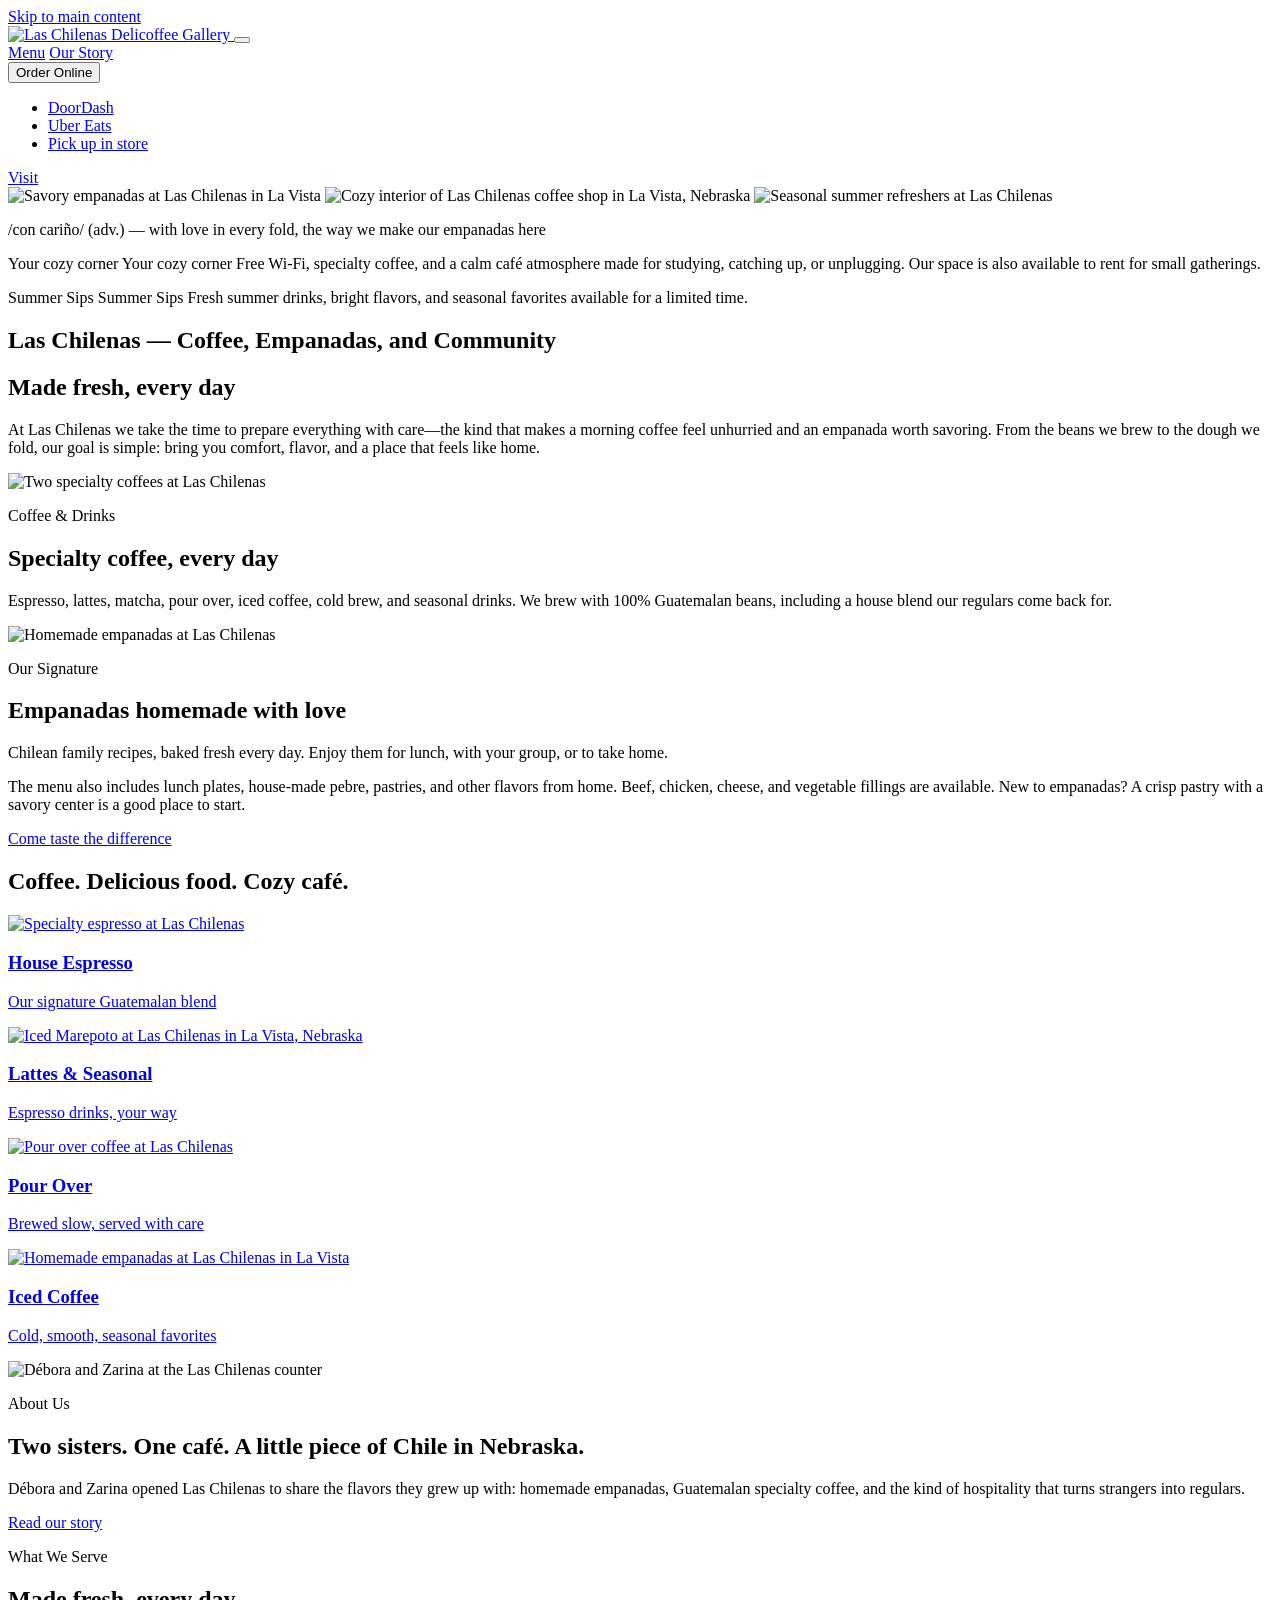
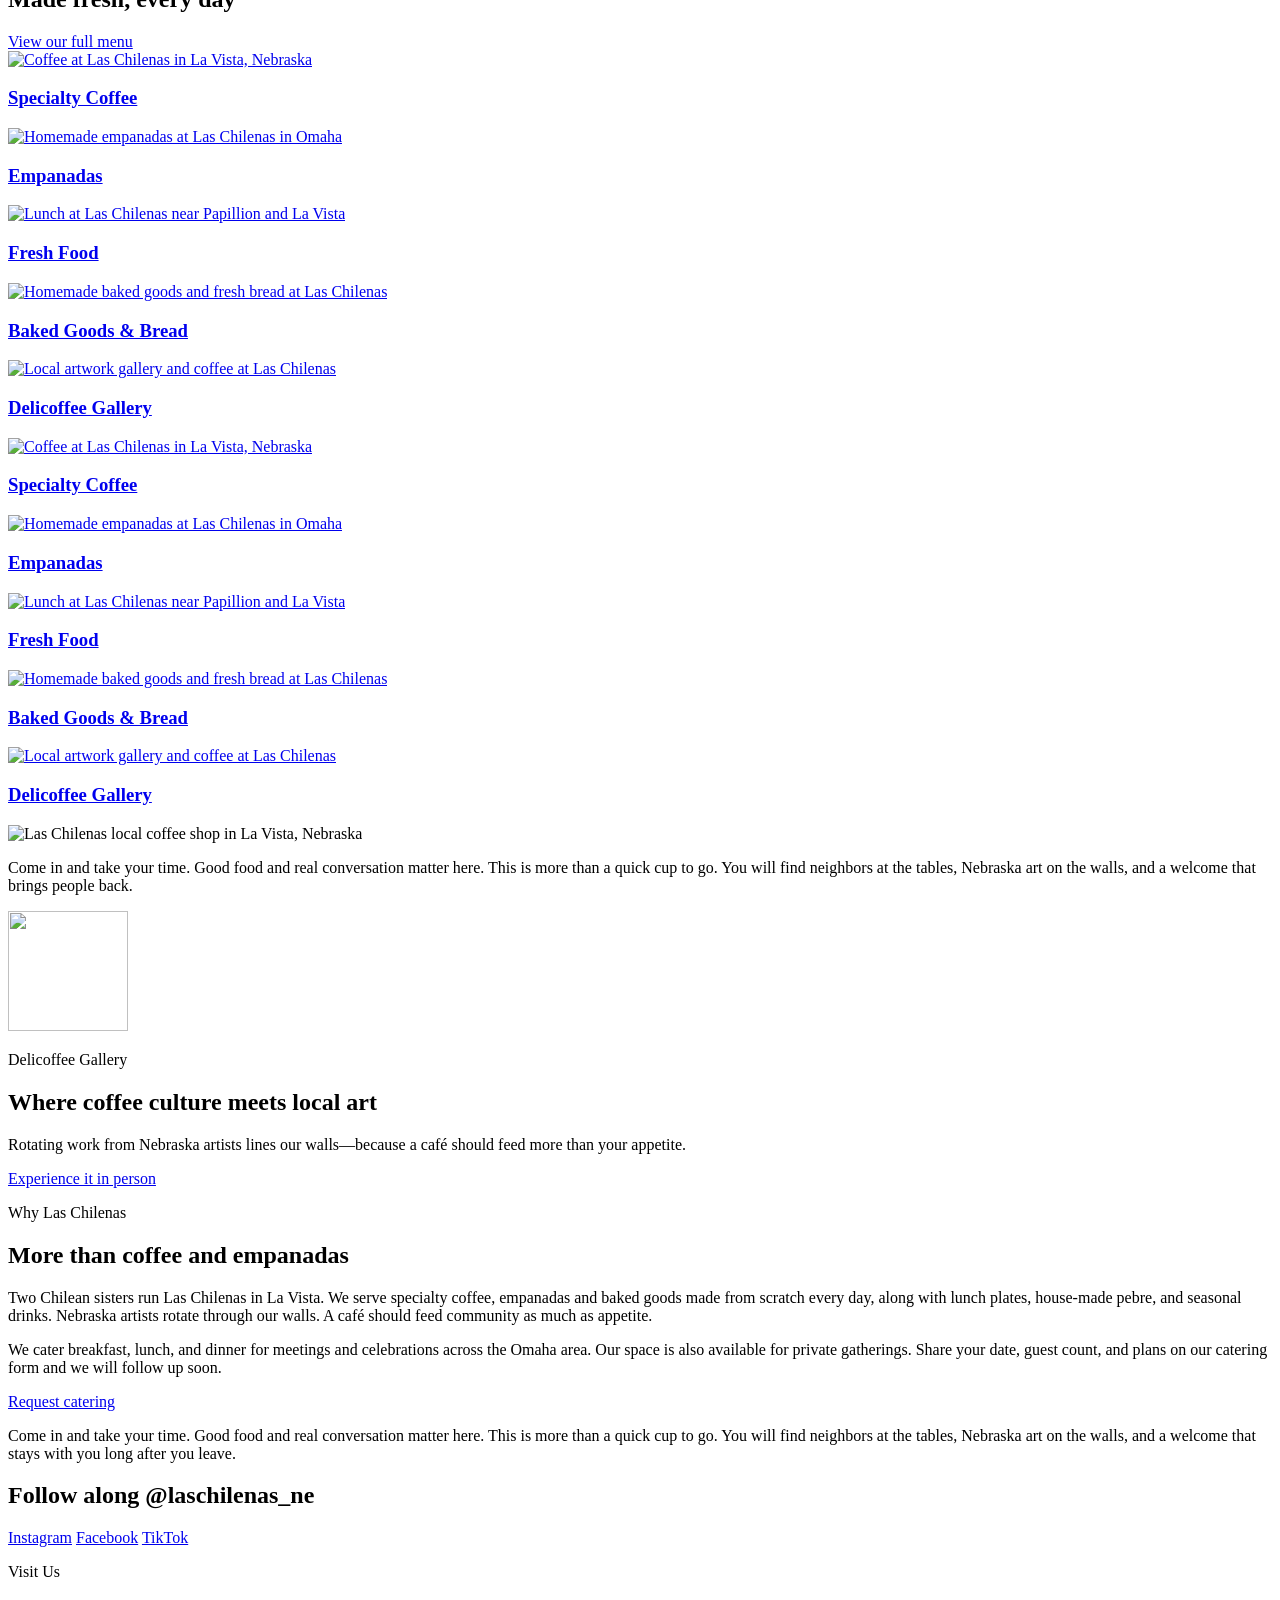
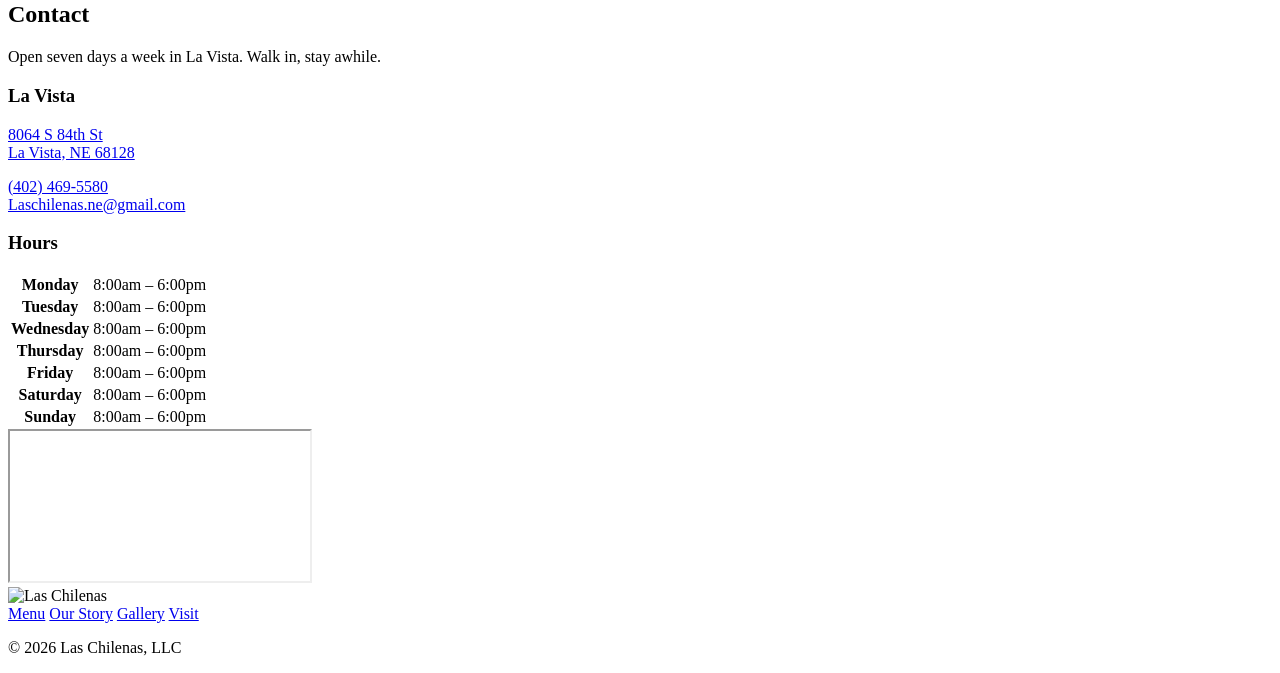
==== index.html @ c07db8d2 "Add files via upload" ====
<!DOCTYPE html>
<html lang="en">
<head>
  <meta charset="UTF-8">
  <meta name="viewport" content="width=device-width, initial-scale=1.0">
  <title>Las Chilenas | Specialty Coffee and Homemade Empanadas in La Vista, Nebraska</title>
  <meta name="description" content="Las Chilenas is a Chilean owned coffee shop in La Vista, Nebraska. Enjoy Guatemalan specialty coffee, homemade empanadas, fresh food, and local art in a welcoming neighborhood café.">
  <meta name="keywords" content="Las Chilenas, coffee shop La Vista Nebraska, empanadas Omaha, Chilean café, specialty coffee Nebraska, Guatemalan coffee">
  <link rel="canonical" href="https://www.laschilenas.com/">

  <meta property="og:type" content="website">
  <meta property="og:title" content="Las Chilenas | Coffee, Empanadas and More">
  <meta property="og:description" content="Two Chilean sisters serving specialty coffee, homemade empanadas, and warm hospitality in La Vista, Nebraska.">
  <meta property="og:url" content="https://www.laschilenas.com/">
  <meta property="og:locale" content="en_US">

  <link rel="preconnect" href="https://fonts.googleapis.com">
  <link rel="preconnect" href="https://fonts.gstatic.com" crossorigin>
  <link href="https://fonts.googleapis.com/css2?family=Newsreader:ital,opsz,wght@0,6..72,400;0,6..72,500;0,6..72,600;1,6..72,400&family=Instrument+Sans:wght@400;500;600;700&display=swap" rel="stylesheet">

  <link rel="stylesheet" href="css/styles.css">

  <script type="application/ld+json">
  {
    "@context": "https://schema.org",
    "@type": "CoffeeShop",
    "name": "Las Chilenas",
    "alternateName": "Las Chilenas Delicoffee Gallery",
    "description": "Chilean owned coffee shop serving specialty Guatemalan coffee, homemade empanadas, fresh food, and local art in La Vista, Nebraska.",
    "url": "https://www.laschilenas.com/",
    "telephone": "+1-402-469-5580",
    "email": "Laschilenas.ne@gmail.com",
    "address": {
      "@type": "PostalAddress",
      "streetAddress": "8064 S 84th St",
      "addressLocality": "La Vista",
      "addressRegion": "NE",
      "postalCode": "68128",
      "addressCountry": "US"
    },
    "geo": {
      "@type": "GeoCoordinates",
      "latitude": 41.183,
      "longitude": -96.067
    },
    "openingHoursSpecification": {
      "@type": "OpeningHoursSpecification",
      "dayOfWeek": ["Monday", "Tuesday", "Wednesday", "Thursday", "Friday", "Saturday", "Sunday"],
      "opens": "08:00",
      "closes": "18:00"
    },
    "servesCuisine": ["Chilean", "Coffee", "Bakery"],
    "priceRange": "$$",
    "founder": [
      { "@type": "Person", "name": "Débora" },
      { "@type": "Person", "name": "Zarina" }
    ]
  }
  </script>
</head>
<body>

  <a href="#main" class="skip-link">Skip to main content</a>

  <header class="site-header" id="site-header">
    <div class="header-bar">
      <a href="/" class="logo-link" aria-label="Las Chilenas home">
        <img
          src="images/logo-las-chilenas-vector.svg"
          alt="Las Chilenas Delicoffee Gallery"
          class="header-logo-seal"
          width="56"
          height="56"
        >
      </a>

      <button type="button" class="menu-toggle" aria-label="Open menu" aria-expanded="false" aria-controls="main-nav">
        <span class="menu-toggle__bar" aria-hidden="true"></span>
        <span class="menu-toggle__bar" aria-hidden="true"></span>
        <span class="menu-toggle__bar" aria-hidden="true"></span>
      </button>
    </div>

    <div class="nav-backdrop" aria-hidden="true"></div>

    <nav id="main-nav" class="main-nav" aria-label="Main navigation">
      <a href="menu.html">Menu</a>
      <a href="about.html">Our Story</a>
      <div class="nav-dropdown">
        <button type="button" class="nav-dropdown__trigger" aria-expanded="false" aria-haspopup="true">Order Online</button>
        <ul class="nav-dropdown__menu" role="menu">
          <li role="none"><a href="https://www.doordash.com/store/36217389?utm_source=mx_share" role="menuitem" target="_blank" rel="noopener noreferrer">DoorDash</a></li>
          <li role="none"><a href="https://www.ubereats.com/store/las-chilenas-la-vista/IOowGbUzXh-drGN0BZdOHw?diningMode=DELIVERY&amp;surfaceName=" role="menuitem" target="_blank" rel="noopener noreferrer">Uber Eats</a></li>
          <li role="none"><a href="https://order.toasttab.com/online/las-chilenas-llc-8064-south-84th-street" role="menuitem" target="_blank" rel="noopener noreferrer">Pick up in store</a></li>
        </ul>
      </div>
      <a href="visit-us.html">Visit</a>
    </nav>
  </header>

  <main id="main">

    <section class="hero" aria-labelledby="hero-heading">
      <div class="hero-media" data-hero-slideshow>
        <div class="hero-slideshow">
          <img
            class="hero-slide is-active"
            src="images/savory-empanadas-in-omaha-best-food-la-vista.jpg"
            alt="Savory empanadas at Las Chilenas in La Vista"
            width="1920"
            height="1080"
            fetchpriority="high"
          >
          <img
            class="hero-slide"
            src="images/cafeteria-las-chilenas-coffee-shop-omaha.jpg"
            alt="Cozy interior of Las Chilenas coffee shop in La Vista, Nebraska"
            width="1920"
            height="1080"
            loading="lazy"
          >
          <img
            class="hero-slide hero-slide--summer"
            src="images/las-chilenas-summer-refreshners.jpg"
            alt="Seasonal summer refreshers at Las Chilenas"
            width="1920"
            height="1080"
            loading="lazy"
          >
        </div>
      </div>
      <div class="hero-panel">
        <div class="hero-definitions">
          <p class="hero-definition hero-definition--dictionary is-active" data-hero-caption>
            <span class="hero-definition-term">/con cariño/</span>
            <span class="hero-definition-type">(adv.)</span>
            <span class="hero-definition-dash">—</span>
            <span class="hero-definition-meaning">with love in every fold, the way we make our empanadas here</span>
          </p>
          <p class="hero-definition hero-definition--spotlight" data-hero-caption>
            <span class="hero-spotlight__title" aria-hidden="true">
              <span class="hero-spotlight__line">Your cozy</span>
              <span class="hero-spotlight__line">corner</span>
            </span>
            <span class="visually-hidden">Your cozy corner</span>
            <span class="hero-spotlight__tagline">Free Wi-Fi, specialty coffee, and a calm café atmosphere made for studying, catching up, or unplugging. Our space is also available to rent for small gatherings.</span>
          </p>
          <p class="hero-definition hero-definition--spotlight hero-definition--spotlight-summer" data-hero-caption>
            <span class="hero-spotlight__title" aria-hidden="true">
              <span class="hero-spotlight__line">Summer</span>
              <span class="hero-spotlight__line">Sips</span>
            </span>
            <span class="visually-hidden">Summer Sips</span>
            <span class="hero-spotlight__tagline">Fresh summer drinks, bright flavors, and seasonal favorites available for a limited time.</span>
          </p>
        </div>
        <h1 id="hero-heading" class="visually-hidden">Las Chilenas — Coffee, Empanadas, and Community</h1>
      </div>
    </section>

    <section class="manifesto manifesto--lead" aria-label="Our philosophy">
      <div class="manifesto-copy">
        <h2 class="manifesto-lead__title">Made fresh, every day</h2>
        <p>
          At Las Chilenas we take the time to prepare everything with care—the kind that makes a morning coffee feel unhurried and an empanada worth savoring. From the beans we brew to the dough we fold, our goal is simple: bring you comfort, flavor, and a place that feels like home.
        </p>
      </div>
    </section>

    <section class="feature-split" aria-labelledby="coffee-heading">
      <div class="feature-split-media">
        <img
          src="images/two-coffees-las-chilenas.jpg"
          alt="Two specialty coffees at Las Chilenas"
          width="1200"
          height="1400"
          loading="lazy"
        >
      </div>
      <div class="feature-split-copy">
        <p class="eyebrow">Coffee &amp; Drinks</p>
        <h2 id="coffee-heading">Specialty coffee, every day</h2>
        <p>
          Espresso, lattes, matcha, pour over, iced coffee, cold brew, and seasonal drinks. We brew with 100% Guatemalan beans, including a house blend our regulars come back for.
        </p>
      </div>
    </section>

    <section class="feature-split reverse" aria-labelledby="empanada-heading">
      <div class="feature-split-media">
        <img
          src="images/empanadas-las-chilenas-2.jpg"
          alt="Homemade empanadas at Las Chilenas"
          width="1200"
          height="1400"
          loading="lazy"
        >
      </div>
      <div class="feature-split-copy">
        <p class="eyebrow">Our Signature</p>
        <h2 id="empanada-heading">Empanadas homemade with love</h2>
        <p>
          Chilean family recipes, baked fresh every day. Enjoy them for lunch, with your group, or to take home.
        </p>
        <p class="feature-split-detail">
          The menu also includes lunch plates, house-made pebre, pastries, and other flavors from home. Beef, chicken, cheese, and vegetable fillings are available. New to empanadas? A crisp pastry with a savory center is a good place to start.
        </p>
        <a href="visit-us.html" class="btn btn-dark">Come taste the difference</a>
      </div>
    </section>

    <section class="collection-section" aria-labelledby="collection-coffee-title">
      <div class="collection-section__inner">
        <header class="section-header">
          <h2 id="collection-coffee-title" class="section-header__title">Coffee. Delicious food. Cozy café.</h2>
        </header>
        <div class="grid-overflow-wrapper">
          <div class="collection-grid">
            <article class="collection-card">
              <a href="#visit" class="collection-card__link">
                <div class="collection-card__image">
                  <img
                    src="images/the-best-espresso-omaha.jpg"
                    alt="Specialty espresso at Las Chilenas"
                    width="600"
                    height="750"
                    loading="lazy"
                  >
                </div>
                <h3 class="collection-card__title">House Espresso</h3>
                <p class="collection-card__meta">Our signature Guatemalan blend</p>
              </a>
            </article>
            <article class="collection-card">
              <a href="#visit" class="collection-card__link">
                <div class="collection-card__image">
                  <img
                    src="images/iced-marepoto.jpg"
                    alt="Iced Marepoto at Las Chilenas in La Vista, Nebraska"
                    width="600"
                    height="750"
                    loading="lazy"
                  >
                </div>
                <h3 class="collection-card__title">Lattes &amp; Seasonal</h3>
                <p class="collection-card__meta">Espresso drinks, your way</p>
              </a>
            </article>
            <article class="collection-card">
              <a href="#visit" class="collection-card__link">
                <div class="collection-card__image">
                  <img
                    src="images/local-artwork-gallery-and-coffee.jpg"
                    alt="Pour over coffee at Las Chilenas"
                    width="600"
                    height="750"
                    loading="lazy"
                  >
                </div>
                <h3 class="collection-card__title">Pour Over</h3>
                <p class="collection-card__meta">Brewed slow, served with care</p>
              </a>
            </article>
            <article class="collection-card">
              <a href="#visit" class="collection-card__link">
                <div class="collection-card__image">
                  <img
                    src="images/another-empanada-laschilneas-la-vista.jpg"
                    alt="Homemade empanadas at Las Chilenas in La Vista"
                    width="600"
                    height="750"
                    loading="lazy"
                  >
                </div>
                <h3 class="collection-card__title">Iced Coffee</h3>
                <p class="collection-card__meta">Cold, smooth, seasonal favorites</p>
              </a>
            </article>
          </div>
        </div>
      </div>
    </section>

    <section class="intro" aria-labelledby="intro-heading">
      <div class="intro-grid">
        <div class="intro-visual">
          <img
            src="images/Chilena-2-1.jpg"
            alt="Débora and Zarina at the Las Chilenas counter"
            width="800"
            height="1000"
            loading="lazy"
          >
        </div>
        <div class="intro-copy">
          <p class="eyebrow">About Us</p>
          <h2 id="intro-heading">Two sisters. One café. A little piece of Chile in Nebraska.</h2>
          <p>
            Débora and Zarina opened Las Chilenas to share the flavors they grew up with: homemade empanadas, Guatemalan specialty coffee, and the kind of hospitality that turns strangers into regulars.
          </p>
          <a href="about.html" class="text-link">Read our story</a>
        </div>
      </div>
    </section>

    <section class="menu-scroll" id="menu" aria-labelledby="menu-heading">
      <div class="menu-scroll-header">
        <p class="eyebrow">What We Serve</p>
        <h2 id="menu-heading">Made fresh, every day</h2>
        <a href="menu.html" class="text-link">View our full menu</a>
      </div>
      <div class="auto-marquee auto-marquee--menu" data-auto-marquee>
        <div class="auto-marquee__viewport">
          <div class="auto-marquee__track">
            <div class="auto-marquee__group" role="list" aria-label="Menu highlights">
        <article class="menu-item" id="coffee" role="listitem">
          <a href="menu.html" class="menu-item-link">
            <div class="menu-item-image">
              <img
                src="images/cafe-las-chilenas-la-vista-ne-coffee.jpg"
                alt="Coffee at Las Chilenas in La Vista, Nebraska"
                width="600"
                height="750"
                loading="lazy"
              >
            </div>
            <h3>Specialty Coffee</h3>
          </a>
        </article>
        <article class="menu-item" id="empanadas" role="listitem">
          <a href="menu.html#empanadas" class="menu-item-link">
            <div class="menu-item-image">
              <img
                src="images/best-empanadas-in-omaha-spanish-hot-pockets.jpg"
                alt="Homemade empanadas at Las Chilenas in Omaha"
                width="600"
                height="750"
                loading="lazy"
              >
            </div>
            <h3>Empanadas</h3>
          </a>
        </article>
        <article class="menu-item" role="listitem">
          <a href="menu.html" class="menu-item-link">
            <div class="menu-item-image">
              <img
                src="images/lunch-near-me-papillion.jpg"
                alt="Lunch at Las Chilenas near Papillion and La Vista"
                width="600"
                height="750"
                loading="lazy"
              >
            </div>
            <h3>Fresh Food</h3>
          </a>
        </article>
        <article class="menu-item" id="baked-goods" role="listitem">
          <a href="menu.html" class="menu-item-link">
            <div class="menu-item-image">
              <img
                src="images/laschilenas-ne-desserts.jpg"
                alt="Homemade baked goods and fresh bread at Las Chilenas"
                width="600"
                height="750"
                loading="lazy"
              >
            </div>
            <h3>Baked Goods &amp; Bread</h3>
          </a>
        </article>
        <article class="menu-item" role="listitem">
          <a href="index.html#gallery" class="menu-item-link">
            <div class="menu-item-image">
              <img
                src="images/local-artwork-gallery-and-coffee.jpg"
                alt="Local artwork gallery and coffee at Las Chilenas"
                width="600"
                height="750"
                loading="lazy"
              >
            </div>
            <h3>Delicoffee Gallery</h3>
          </a>
        </article>
            </div>
          </div>
        </div>
      </div>
    </section>

    <section class="manifesto manifesto--light" aria-label="A place to gather">
      <div class="manifesto-media">
        <img
          src="images/coffee-las-chilenas-local-coffee-shop.jpg"
          alt="Las Chilenas local coffee shop in La Vista, Nebraska"
          width="1600"
          height="900"
          loading="lazy"
        >
      </div>
      <div class="manifesto-copy">
        <p>
          Come in and take your time. Good food and real conversation matter here. This is more than a quick cup to go. You will find neighbors at the tables, Nebraska art on the walls, and a welcome that brings people back.
        </p>
      </div>
    </section>

    <article class="about-story" id="about" aria-labelledby="gallery-heading">
      <section class="gallery" id="gallery" aria-labelledby="gallery-heading">
        <img
          src="images/logo-main-2.png"
          alt=""
          class="gallery-seal"
          width="120"
          height="120"
          aria-hidden="true"
        >
        <p class="eyebrow">Delicoffee Gallery</p>
        <h2 id="gallery-heading">Where coffee culture meets local art</h2>
        <p class="gallery-text">
          Rotating work from Nebraska artists lines our walls—because a café should feed more than your appetite.
        </p>
        <a href="#visit" class="text-link">Experience it in person</a>
      </section>

      <section class="about-highlights" aria-labelledby="about-highlights-heading">
        <p class="eyebrow">Why Las Chilenas</p>
        <h2 id="about-highlights-heading">More than coffee and empanadas</h2>
        <p class="about-highlights__text">
          Two Chilean sisters run Las Chilenas in La Vista. We serve specialty coffee, empanadas and baked goods made from scratch every day, along with lunch plates, house-made pebre, and seasonal drinks. Nebraska artists rotate through our walls. A café should feed community as much as appetite.
        </p>
        <p class="about-highlights__text">
          We cater breakfast, lunch, and dinner for meetings and celebrations across the Omaha area. Our space is also available for private gatherings. Share your date, guest count, and plans on our catering form and we will follow up soon.
        </p>
        <a href="visit-us.html#catering" class="text-link">Request catering</a>
      </section>

      <section class="about-page-ritual" aria-label="A place to gather">
        <div class="about-page-ritual__inner">
          <p>
            Come in and take your time. Good food and real conversation matter here. This is more than a quick cup to go. You will find neighbors at the tables, Nebraska art on the walls, and a welcome that stays with you long after you leave.
          </p>
        </div>
      </section>
    </article>

    <section class="social-strip" aria-labelledby="social-heading">
      <h2 id="social-heading">Follow along <span class="social-handle">@laschilenas_ne</span></h2>
      <div class="social-links">
        <a href="https://www.instagram.com/laschilenas_ne/" target="_blank" rel="noopener noreferrer">Instagram</a>
        <a href="https://www.facebook.com/laschilenasne" target="_blank" rel="noopener noreferrer">Facebook</a>
        <a href="https://www.tiktok.com/@laschilenas_ne" target="_blank" rel="noopener noreferrer">TikTok</a>
      </div>
    </section>

    <section class="visit" id="visit" aria-labelledby="visit-heading">
      <div class="visit-inner">
        <div class="visit-intro">
          <p class="eyebrow">Visit Us</p>
          <h2 id="visit-heading">Contact</h2>
          <p class="visit-lead">Open seven days a week in La Vista. Walk in, stay awhile.</p>
        </div>

        <div class="visit-layout">
          <div class="location-block">
            <h3>La Vista</h3>
            <p>
              <a href="https://maps.google.com/?q=8064+S+84th+St+La+Vista+NE+68128" target="_blank" rel="noopener noreferrer">
                8064 S 84th St<br>
                La Vista, NE 68128
              </a>
            </p>
            <p>
              <a href="tel:+14024695580">(402) 469-5580</a><br>
              <a href="mailto:Laschilenas.ne@gmail.com">Laschilenas.ne@gmail.com</a>
            </p>
          </div>

          <div class="hours-block">
            <h3>Hours</h3>
            <table class="hours-table">
              <tbody>
                <tr><th scope="row">Monday</th><td>8:00am – 6:00pm</td></tr>
                <tr><th scope="row">Tuesday</th><td>8:00am – 6:00pm</td></tr>
                <tr><th scope="row">Wednesday</th><td>8:00am – 6:00pm</td></tr>
                <tr><th scope="row">Thursday</th><td>8:00am – 6:00pm</td></tr>
                <tr><th scope="row">Friday</th><td>8:00am – 6:00pm</td></tr>
                <tr><th scope="row">Saturday</th><td>8:00am – 6:00pm</td></tr>
                <tr><th scope="row">Sunday</th><td>8:00am – 6:00pm</td></tr>
              </tbody>
            </table>
          </div>
        </div>
      </div>
    </section>

    <section class="map-section" aria-label="Map to Las Chilenas">
      <iframe
        src="https://www.google.com/maps/embed?pb=!1m18!1m12!1m3!1d3003.0577635278178!2d-96.04564710000001!3d41.176907299999996!2m3!1f0!2f0!3f0!3m2!1i1024!2i768!4f13.1!3m3!1m2!1s0x87938bda16a2f359%3A0xf21f3c4ce5357ab8!2sCoffee%20Bakery%20%22Las%20Chilenas%22%20Chilean%20Empanadas%20%26%20Specialty%20Coffee!5e0!3m2!1sen!2sus!4v1780367931080!5m2!1sen!2sus"
        allowfullscreen=""
        loading="lazy"
        referrerpolicy="no-referrer-when-downgrade"
        title="Las Chilenas on Google Maps"
      ></iframe>
    </section>

  </main>

  <footer class="site-footer">
    <div class="footer-inner">
      <img
        src="images/logo-main-2.png"
        alt="Las Chilenas"
        class="footer-logo-seal"
        width="64"
        height="64"
      >
      <nav class="footer-nav" aria-label="Footer navigation">
        <a href="menu.html">Menu</a>
        <a href="about.html">Our Story</a>
        <a href="#gallery">Gallery</a>
        <a href="visit-us.html">Visit</a>
      </nav>
      <p class="footer-copy">&copy; 2026 Las Chilenas, LLC</p>
    </div>
  </footer>

  <script>
    const header = document.getElementById('site-header');
    const toggle = document.querySelector('.menu-toggle');
    const nav = document.querySelector('.main-nav');
    const navBackdrop = document.querySelector('.nav-backdrop');

    const onScroll = () => {
      header.classList.toggle('is-scrolled', window.scrollY > 60);
    };
    window.addEventListener('scroll', onScroll, { passive: true });
    onScroll();

    const closeNav = () => {
      nav?.classList.remove('open');
      toggle?.setAttribute('aria-expanded', 'false');
      toggle?.setAttribute('aria-label', 'Open menu');
      document.body.classList.remove('nav-open');
      navBackdrop?.setAttribute('aria-hidden', 'true');
    };

    const openNav = () => {
      nav?.classList.add('open');
      toggle?.setAttribute('aria-expanded', 'true');
      toggle?.setAttribute('aria-label', 'Close menu');
      document.body.classList.add('nav-open');
      navBackdrop?.setAttribute('aria-hidden', 'false');
    };

    toggle?.addEventListener('click', () => {
      if (nav?.classList.contains('open')) {
        closeNav();
      } else {
        openNav();
      }
    });

    navBackdrop?.addEventListener('click', closeNav);

    nav?.querySelectorAll('a').forEach(link => {
      link.addEventListener('click', closeNav);
    });

    document.querySelectorAll('.nav-dropdown').forEach((dropdown) => {
      const trigger = dropdown.querySelector('.nav-dropdown__trigger');
      trigger?.addEventListener('click', (e) => {
        e.stopPropagation();
        const open = dropdown.classList.toggle('is-open');
        trigger.setAttribute('aria-expanded', String(open));
      });
    });

    document.addEventListener('click', (e) => {
      if (e.target.closest('.nav-dropdown')) return;
      document.querySelectorAll('.nav-dropdown').forEach((dropdown) => {
        dropdown.classList.remove('is-open');
        dropdown.querySelector('.nav-dropdown__trigger')?.setAttribute('aria-expanded', 'false');
      });
    });

    const reducedMotion = window.matchMedia('(prefers-reduced-motion: reduce)');

    const heroSlideshow = document.querySelector('[data-hero-slideshow]');
    const heroSlides = heroSlideshow?.querySelectorAll('.hero-slide');
    const heroCaptions = document.querySelectorAll('[data-hero-caption]');
    let heroIndex = 0;
    let heroTimer = null;

    const setHeroSlide = (index) => {
      if (!heroSlides?.length) return;
      heroSlides.forEach((slide, i) => {
        slide.classList.toggle('is-active', i === index);
      });
      heroCaptions.forEach((caption, i) => {
        caption.classList.toggle('is-active', i === index);
      });
      heroIndex = index;
    };

    const advanceHero = () => {
      if (!heroSlides || heroSlides.length < 2) return;
      setHeroSlide((heroIndex + 1) % heroSlides.length);
    };

    const startHeroSlideshow = () => {
      if (heroTimer) clearInterval(heroTimer);
      if (reducedMotion.matches || !heroSlides || heroSlides.length < 2) return;
      heroTimer = setInterval(advanceHero, 5500);
    };

    startHeroSlideshow();
    reducedMotion.addEventListener('change', startHeroSlideshow);

    const initAutoMarquee = (root) => {
      const track = root.querySelector('.auto-marquee__track');
      const group = root.querySelector('.auto-marquee__group');
      if (!track || !group) return;

      const isReverse = root.hasAttribute('data-auto-marquee-reverse');

      const ensureClone = () => {
        if (!track.querySelector('.auto-marquee__group[aria-hidden="true"]')) {
          const clone = group.cloneNode(true);
          clone.setAttribute('aria-hidden', 'true');
          clone.querySelectorAll('[id]').forEach((el) => el.removeAttribute('id'));
          track.appendChild(clone);
        }
      };

      const sync = () => {
        if (reducedMotion.matches) {
          track.classList.remove('is-playing', 'is-reverse');
          track.style.animationDuration = '';
          track.style.removeProperty('--marquee-shift');
          return;
        }

        ensureClone();

        const width = group.getBoundingClientRect().width;
        const gap = parseFloat(getComputedStyle(track).gap) || 0;
        const shift = width + gap;

        track.style.setProperty('--marquee-shift', `${shift}px`);
        track.style.animationDuration = `${Math.max(28, shift / 35)}s`;
        track.classList.toggle('is-reverse', isReverse);
        track.classList.add('is-playing');
      };

      sync();
      reducedMotion.addEventListener('change', sync);
      window.addEventListener('resize', sync);

      group.querySelectorAll('img').forEach((img) => {
        if (!img.complete) {
          img.addEventListener('load', sync, { once: true });
        }
      });
    };

    document.querySelectorAll('[data-auto-marquee]').forEach(initAutoMarquee);
  </script>

</body>
</html>
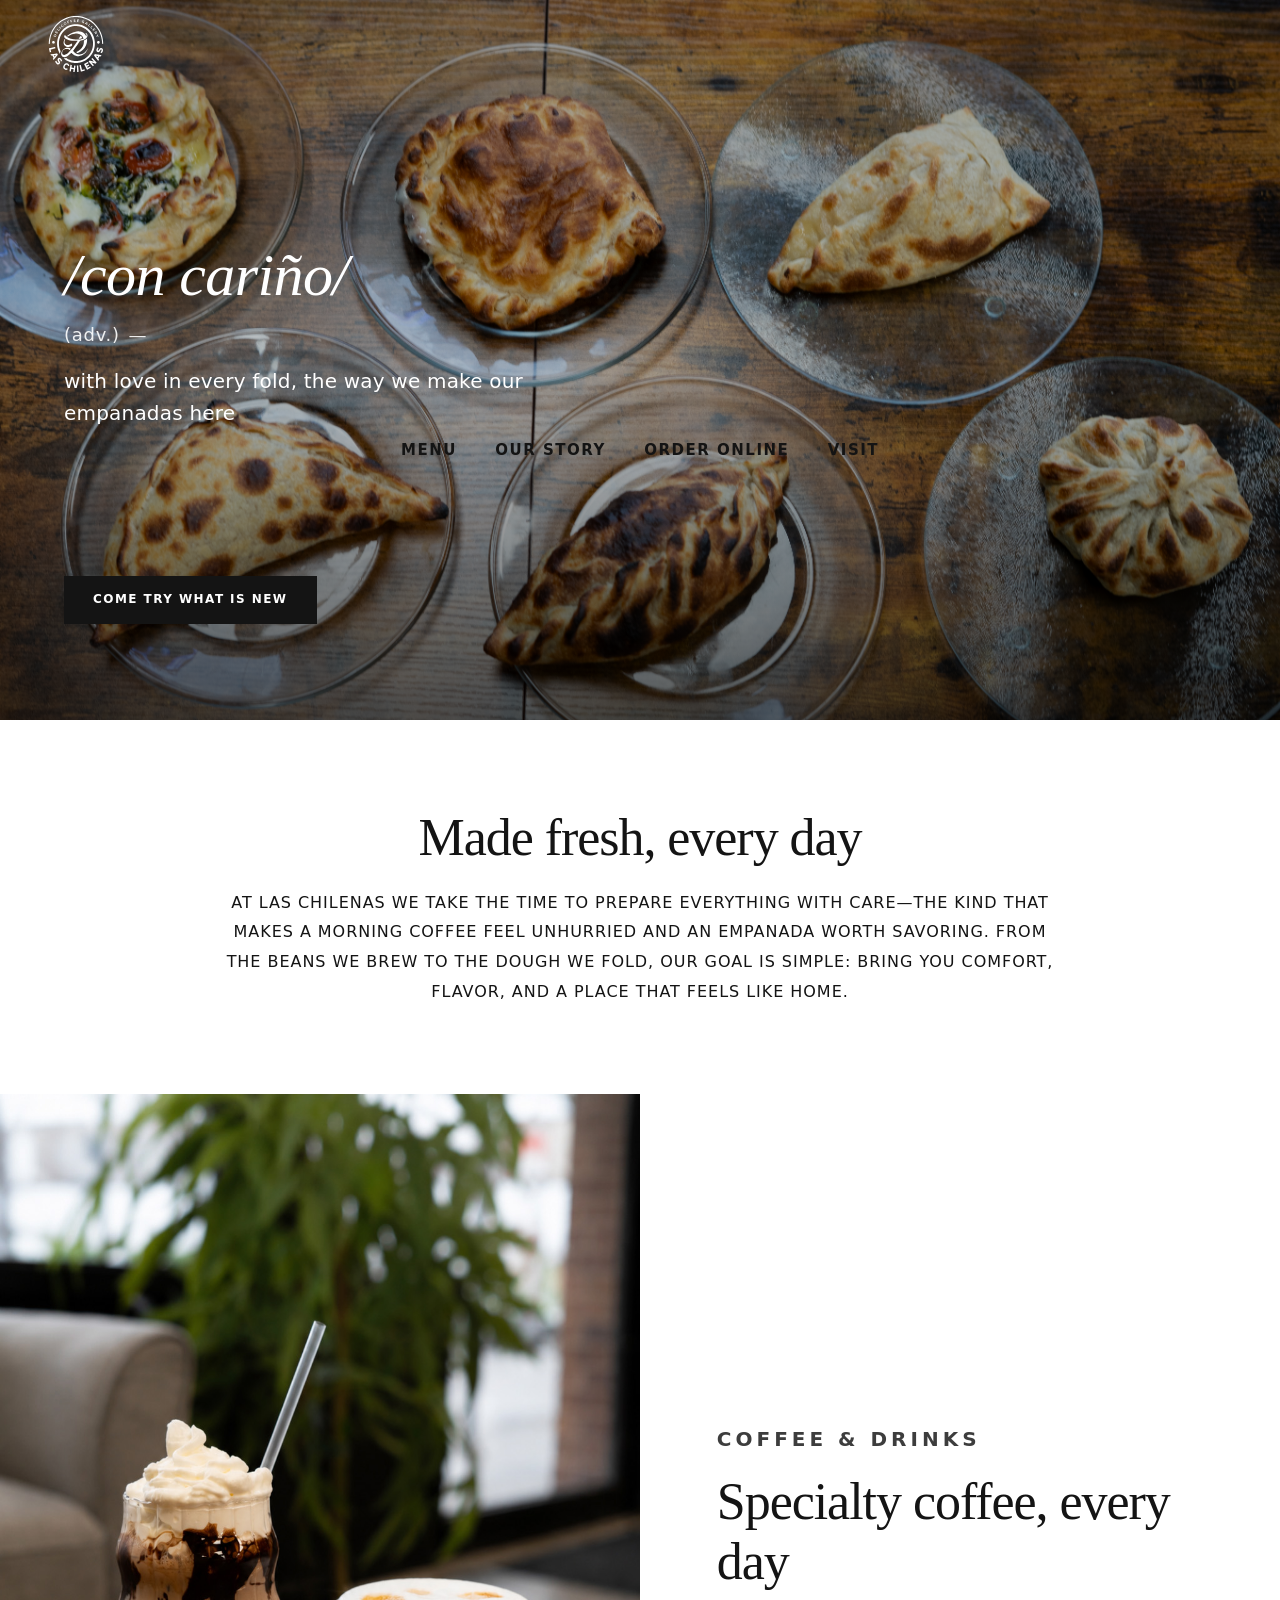
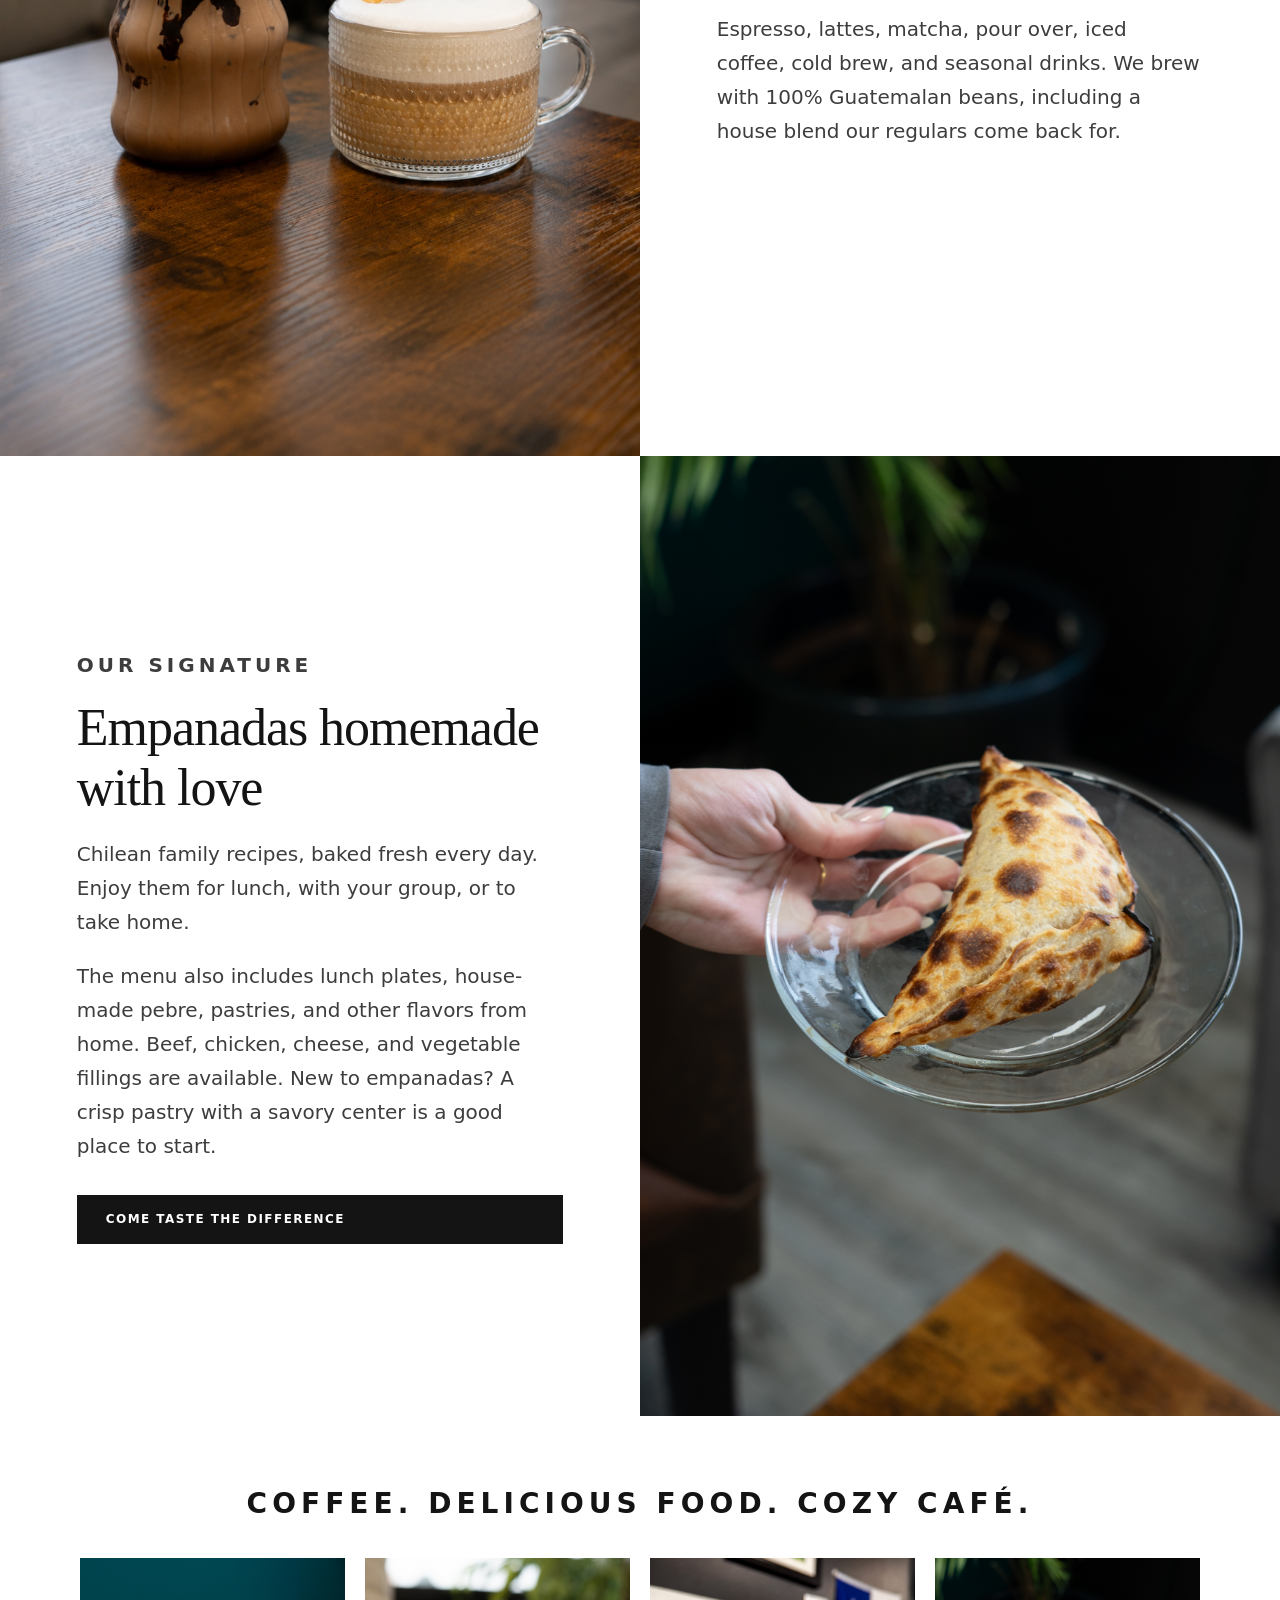
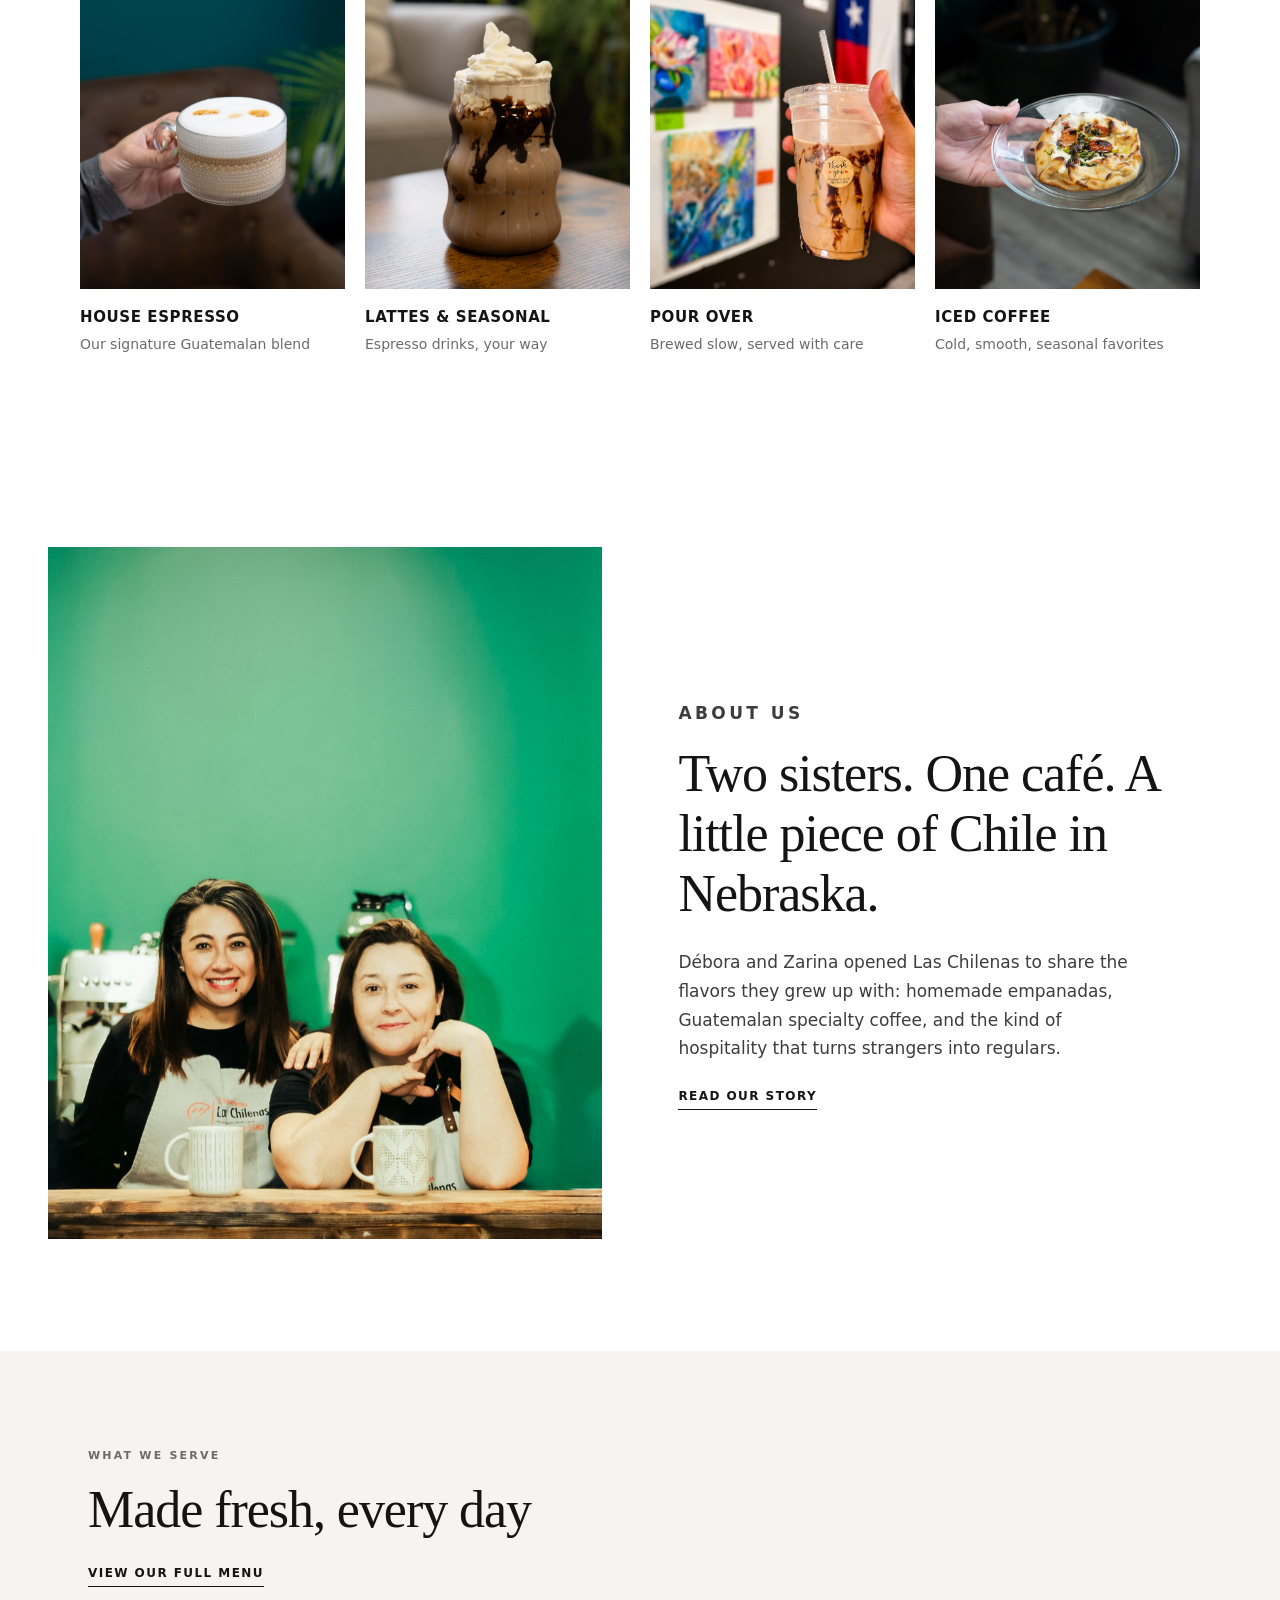
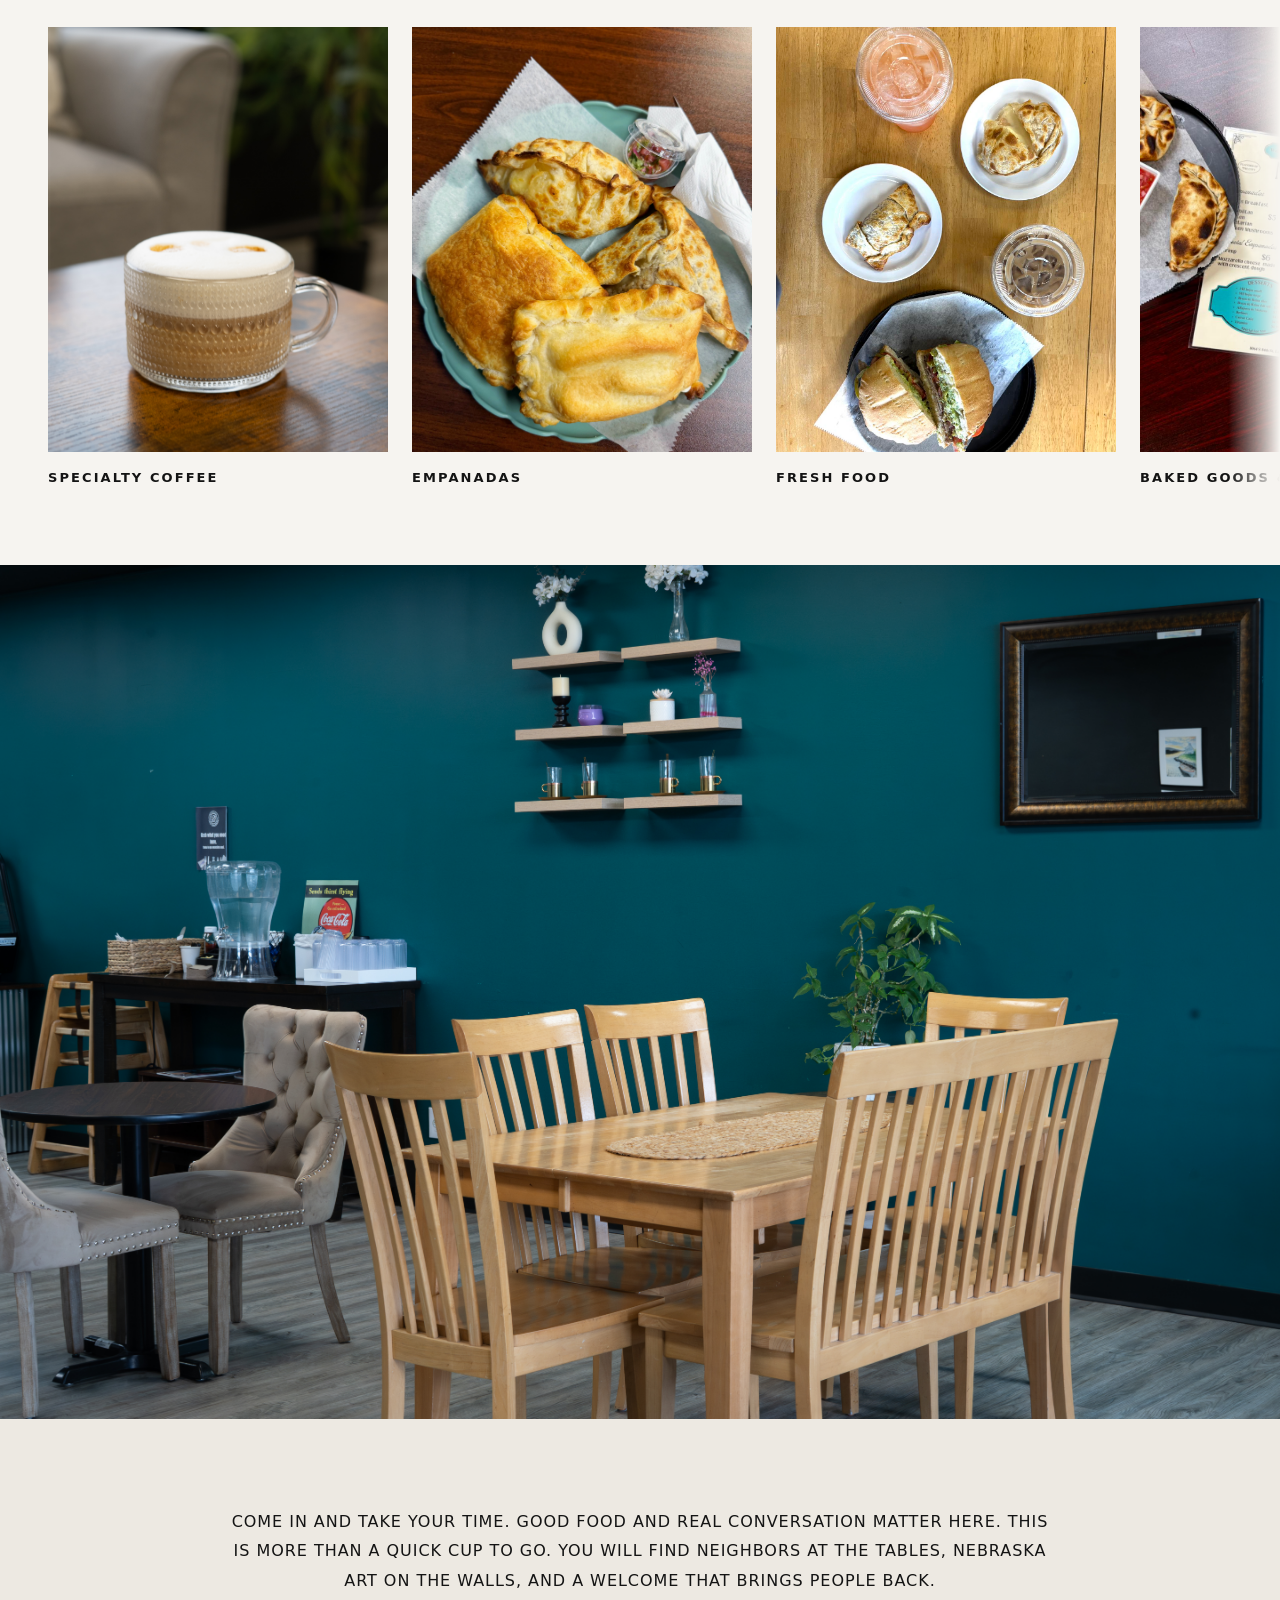
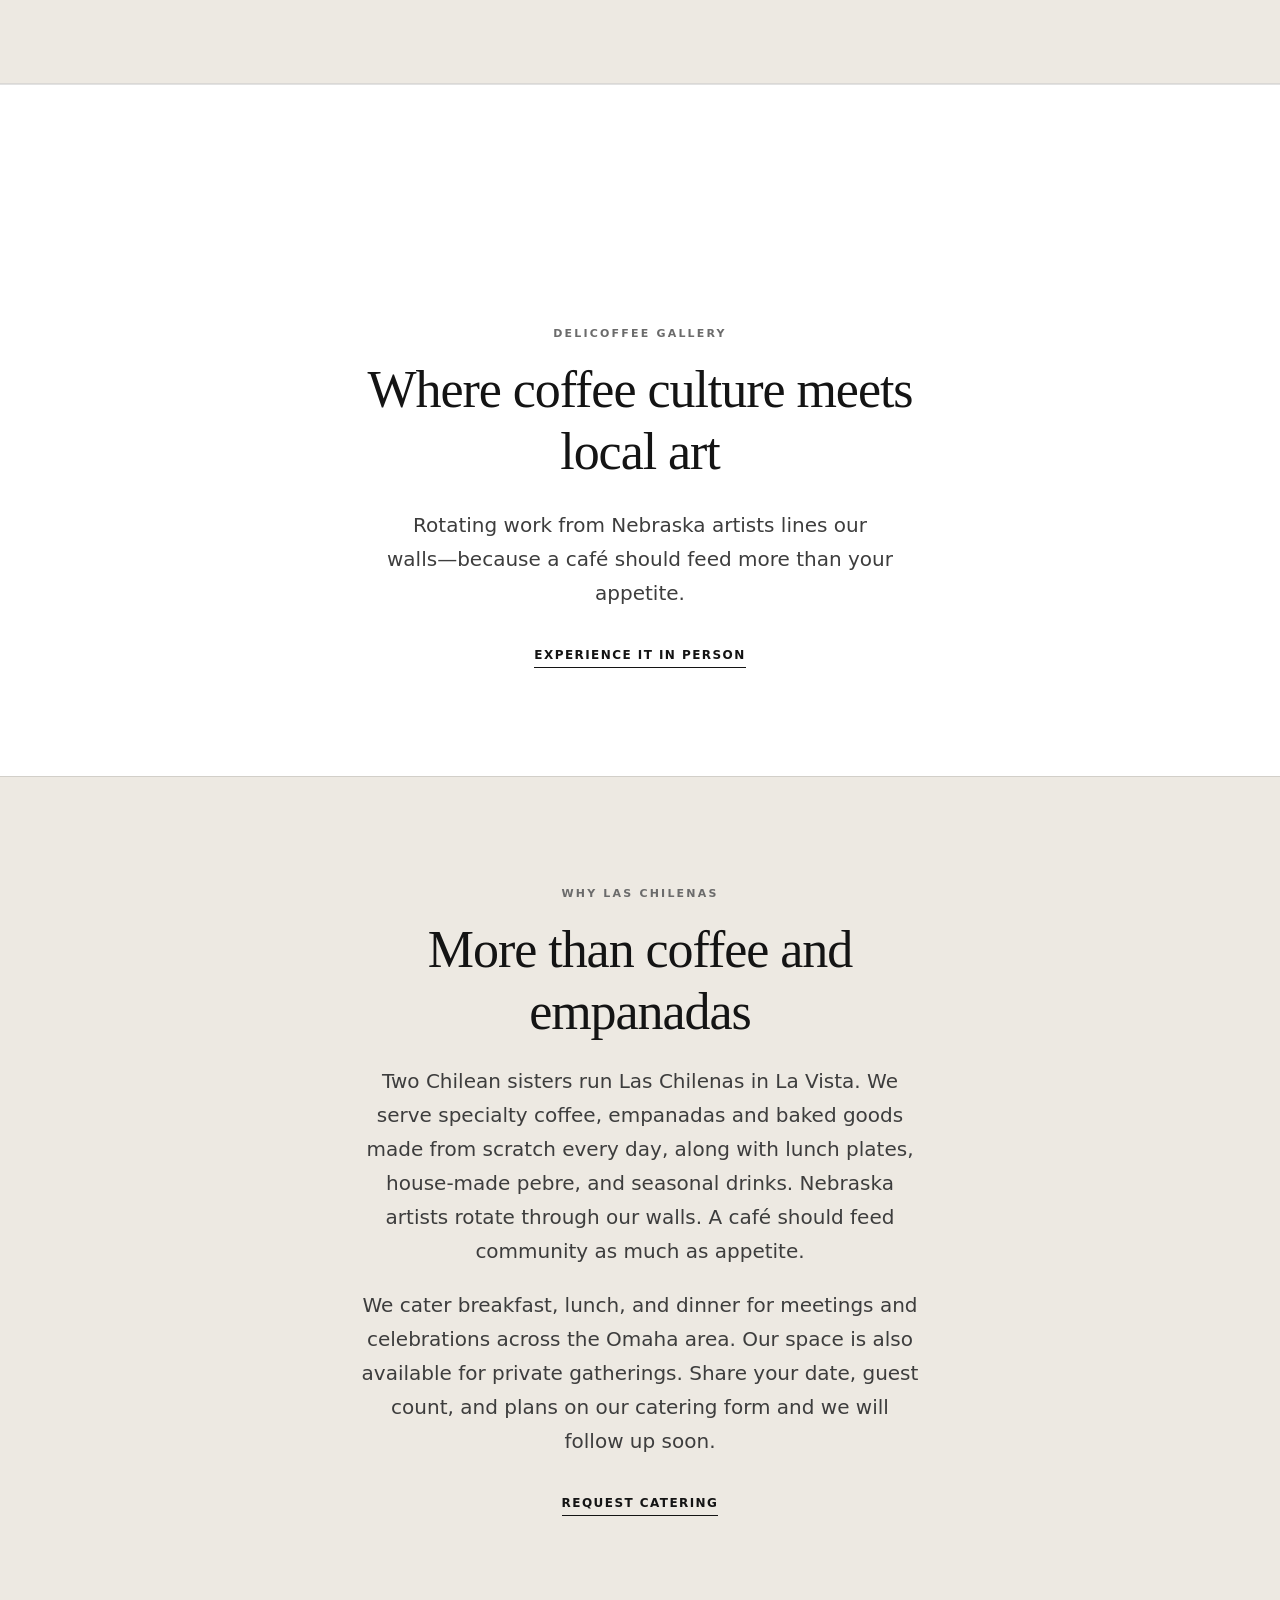
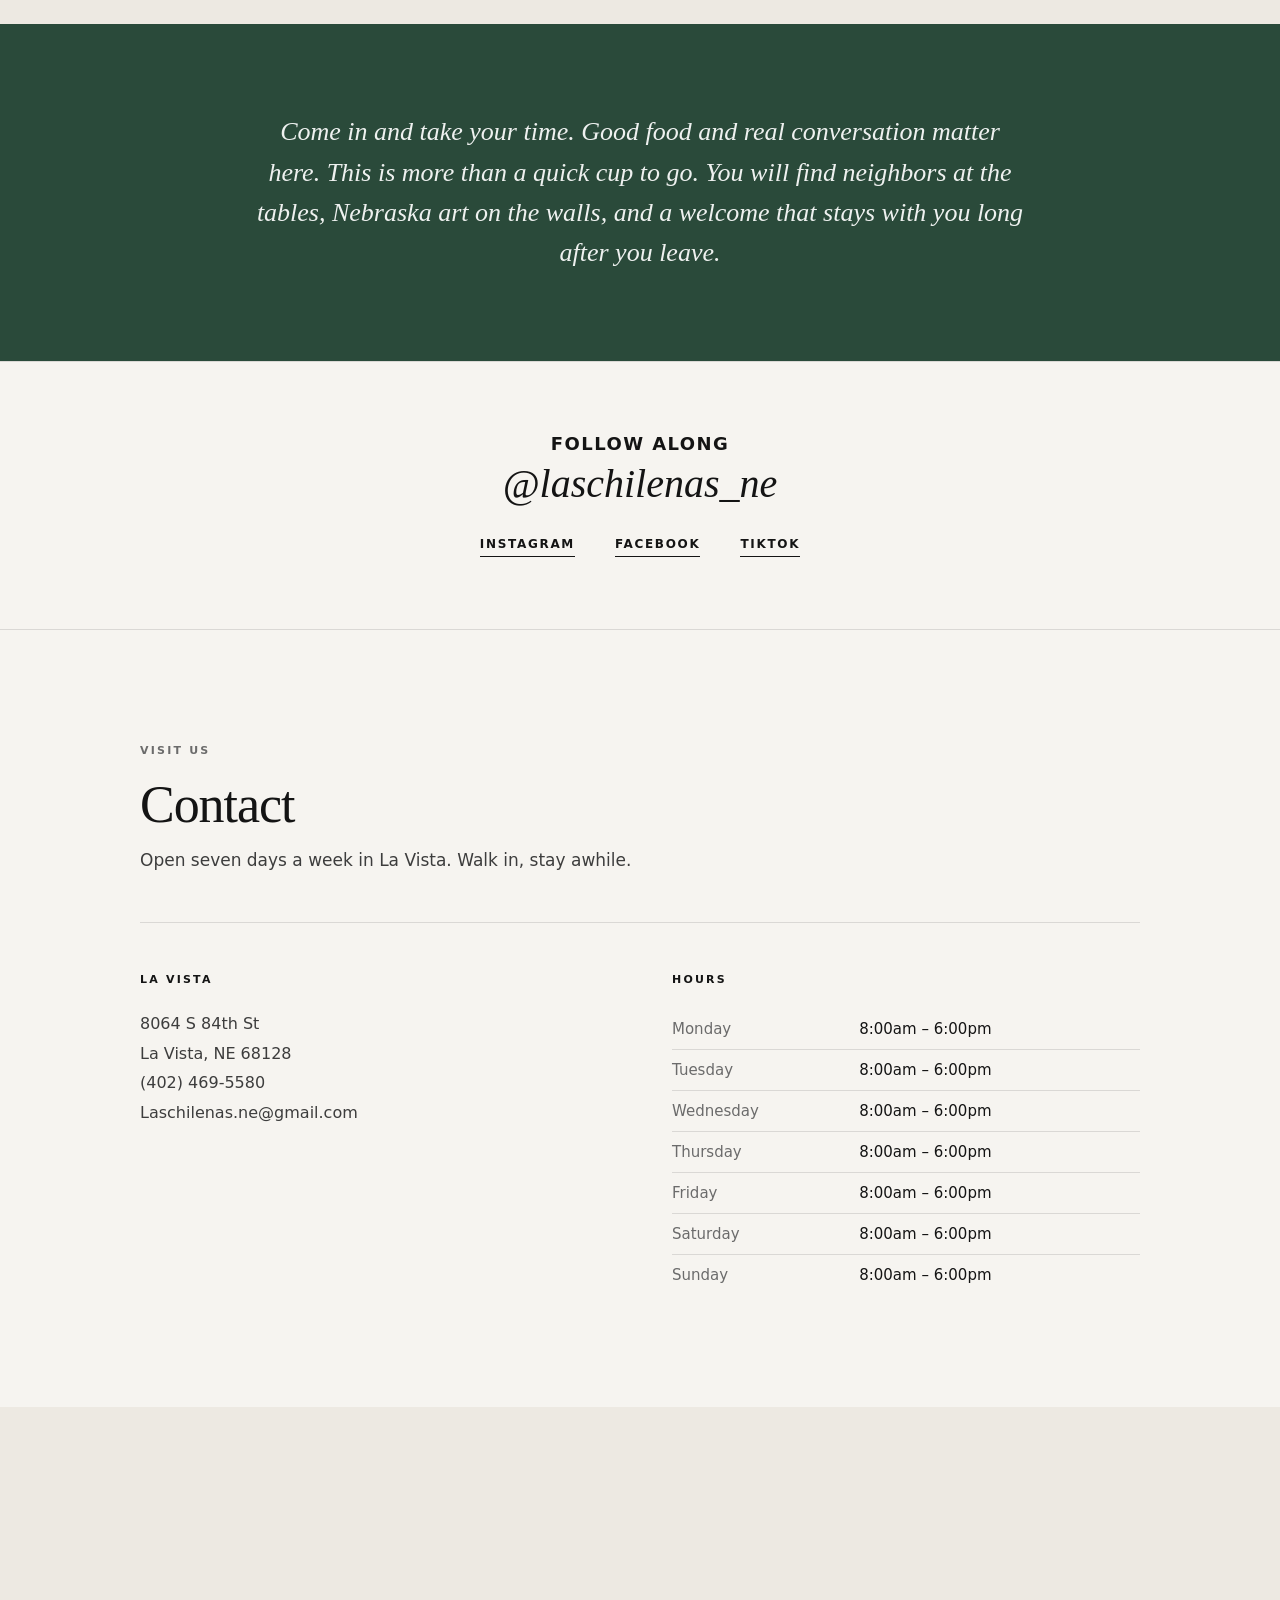
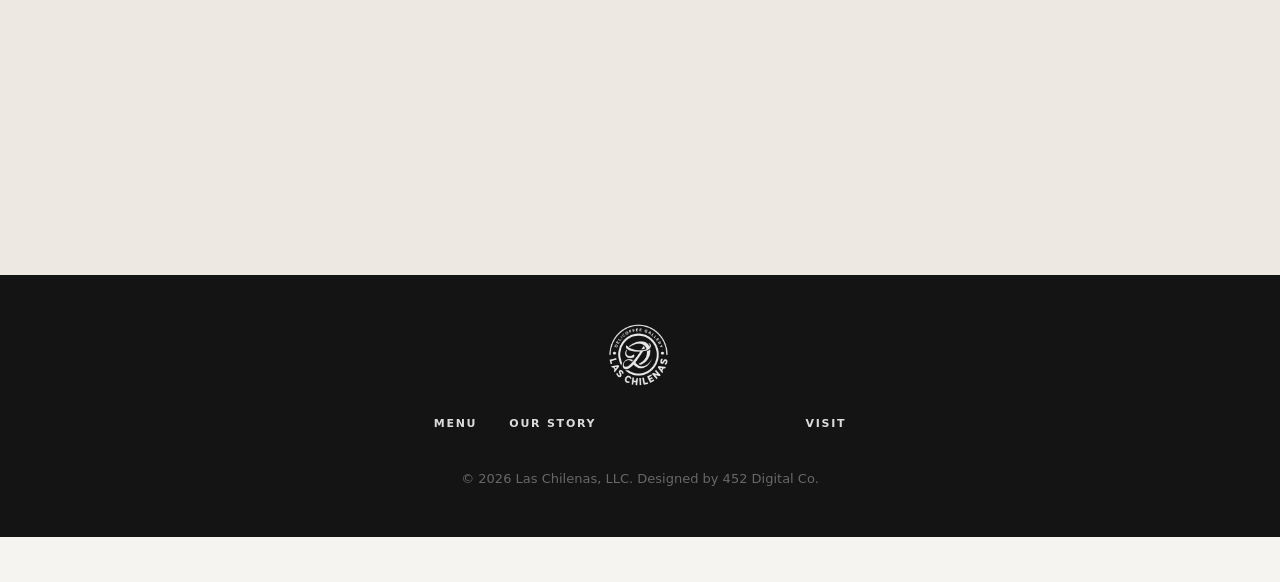
==== commit 0dc3cd53: "Add files via upload" ====
--- a/index.html
+++ b/index.html
@@ -19,6 +19,7 @@
   <link href="https://fonts.googleapis.com/css2?family=Newsreader:ital,opsz,wght@0,6..72,400;0,6..72,500;0,6..72,600;1,6..72,400&family=Instrument+Sans:wght@400;500;600;700&display=swap" rel="stylesheet">
 
   <link rel="stylesheet" href="css/styles.css">
+  <link rel="icon" href="images/logo-las-chilenas-vector.svg" type="image/svg+xml" sizes="any">
 
   <script type="application/ld+json">
   {
@@ -64,7 +65,7 @@
 
   <header class="site-header" id="site-header">
     <div class="header-bar">
-      <a href="/" class="logo-link" aria-label="Las Chilenas home">
+      <a href="index.html" class="logo-link" aria-label="Las Chilenas home">
         <img
           src="images/logo-las-chilenas-vector.svg"
           alt="Las Chilenas Delicoffee Gallery"
@@ -80,23 +81,23 @@
         <span class="menu-toggle__bar" aria-hidden="true"></span>
       </button>
     </div>
-
-    <div class="nav-backdrop" aria-hidden="true"></div>
-
-    <nav id="main-nav" class="main-nav" aria-label="Main navigation">
-      <a href="menu.html">Menu</a>
-      <a href="about.html">Our Story</a>
-      <div class="nav-dropdown">
-        <button type="button" class="nav-dropdown__trigger" aria-expanded="false" aria-haspopup="true">Order Online</button>
-        <ul class="nav-dropdown__menu" role="menu">
-          <li role="none"><a href="https://www.doordash.com/store/36217389?utm_source=mx_share" role="menuitem" target="_blank" rel="noopener noreferrer">DoorDash</a></li>
-          <li role="none"><a href="https://www.ubereats.com/store/las-chilenas-la-vista/IOowGbUzXh-drGN0BZdOHw?diningMode=DELIVERY&amp;surfaceName=" role="menuitem" target="_blank" rel="noopener noreferrer">Uber Eats</a></li>
-          <li role="none"><a href="https://order.toasttab.com/online/las-chilenas-llc-8064-south-84th-street" role="menuitem" target="_blank" rel="noopener noreferrer">Pick up in store</a></li>
-        </ul>
-      </div>
-      <a href="visit-us.html">Visit</a>
-    </nav>
   </header>
+
+  <div class="nav-backdrop" aria-hidden="true"></div>
+
+  <nav id="main-nav" class="main-nav" aria-label="Main navigation">
+    <a href="menu.html">Menu</a>
+    <a href="about.html">Our Story</a>
+    <div class="nav-dropdown">
+      <button type="button" class="nav-dropdown__trigger" aria-expanded="false" aria-haspopup="true">Order Online</button>
+      <ul class="nav-dropdown__menu" role="menu">
+        <li role="none"><a href="https://www.doordash.com/store/36217389?utm_source=mx_share" role="menuitem" target="_blank" rel="noopener noreferrer">DoorDash</a></li>
+        <li role="none"><a href="https://www.ubereats.com/store/las-chilenas-la-vista/IOowGbUzXh-drGN0BZdOHw?diningMode=DELIVERY&amp;surfaceName=" role="menuitem" target="_blank" rel="noopener noreferrer">Uber Eats</a></li>
+        <li role="none"><a href="https://order.toasttab.com/online/las-chilenas-llc-8064-south-84th-street" role="menuitem" target="_blank" rel="noopener noreferrer">Pick up in store</a></li>
+      </ul>
+    </div>
+    <a href="visit-us.html">Visit</a>
+  </nav>
 
   <main id="main">
 
@@ -137,23 +138,30 @@
             <span class="hero-definition-dash">—</span>
             <span class="hero-definition-meaning">with love in every fold, the way we make our empanadas here</span>
           </p>
-          <p class="hero-definition hero-definition--spotlight" data-hero-caption>
-            <span class="hero-spotlight__title" aria-hidden="true">
-              <span class="hero-spotlight__line">Your cozy</span>
-              <span class="hero-spotlight__line">corner</span>
-            </span>
-            <span class="visually-hidden">Your cozy corner</span>
-            <span class="hero-spotlight__tagline">Free Wi-Fi, specialty coffee, and a calm café atmosphere made for studying, catching up, or unplugging. Our space is also available to rent for small gatherings.</span>
-          </p>
-          <p class="hero-definition hero-definition--spotlight hero-definition--spotlight-summer" data-hero-caption>
-            <span class="hero-spotlight__title" aria-hidden="true">
-              <span class="hero-spotlight__line">Summer</span>
-              <span class="hero-spotlight__line">Sips</span>
-            </span>
-            <span class="visually-hidden">Summer Sips</span>
-            <span class="hero-spotlight__tagline">Fresh summer drinks, bright flavors, and seasonal favorites available for a limited time.</span>
-          </p>
-        </div>
+          <div class="hero-definition hero-definition--spotlight" data-hero-caption>
+            <p class="menu-seasonal-hero__badge">Your space</p>
+            <h2 class="menu-seasonal-hero__title">Your cozy corner</h2>
+            <p class="menu-seasonal-hero__copy">
+              Free Wi-Fi, specialty coffee, and a calm café atmosphere made for studying, catching up, or unplugging. Our space is also available to rent for small gatherings.
+            </p>
+            <ul class="menu-seasonal-hero__tags">
+              <li>Free Wi-Fi</li>
+              <li>Study-friendly</li>
+            </ul>
+          </div>
+          <div class="hero-definition hero-definition--spotlight hero-definition--spotlight-summer" data-hero-caption>
+            <p class="menu-seasonal-hero__badge">Now pouring</p>
+            <h2 class="menu-seasonal-hero__title">Summer Sips</h2>
+            <p class="menu-seasonal-hero__copy">
+              Fresh summer drinks, bright flavors, and seasonal favorites available for a limited time.
+            </p>
+            <ul class="menu-seasonal-hero__tags">
+              <li>Seasonal refreshers</li>
+              <li>Limited time</li>
+            </ul>
+          </div>
+        </div>
+        <a href="visit-us.html" class="btn btn-dark hero-spotlight__cta">Come try what is new</a>
         <h1 id="hero-heading" class="visually-hidden">Las Chilenas — Coffee, Empanadas, and Community</h1>
       </div>
     </section>
@@ -519,10 +527,17 @@
       <nav class="footer-nav" aria-label="Footer navigation">
         <a href="menu.html">Menu</a>
         <a href="about.html">Our Story</a>
-        <a href="#gallery">Gallery</a>
+        <div class="nav-dropdown">
+          <button type="button" class="nav-dropdown__trigger" aria-expanded="false" aria-haspopup="true">Order Online</button>
+          <ul class="nav-dropdown__menu" role="menu">
+            <li role="none"><a href="https://www.doordash.com/store/36217389?utm_source=mx_share" role="menuitem" target="_blank" rel="noopener noreferrer">DoorDash</a></li>
+            <li role="none"><a href="https://www.ubereats.com/store/las-chilenas-la-vista/IOowGbUzXh-drGN0BZdOHw?diningMode=DELIVERY&amp;surfaceName=" role="menuitem" target="_blank" rel="noopener noreferrer">Uber Eats</a></li>
+            <li role="none"><a href="https://order.toasttab.com/online/las-chilenas-llc-8064-south-84th-street" role="menuitem" target="_blank" rel="noopener noreferrer">Pick up in store</a></li>
+          </ul>
+        </div>
         <a href="visit-us.html">Visit</a>
       </nav>
-      <p class="footer-copy">&copy; 2026 Las Chilenas, LLC</p>
+      <p class="footer-copy">&copy; 2026 Las Chilenas, LLC. Designed by <a href="https://452digitalco.com" target="_blank" rel="noopener noreferrer">452 Digital Co.</a></p>
     </div>
   </footer>
 
@@ -620,18 +635,33 @@
 
     const initAutoMarquee = (root) => {
       const track = root.querySelector('.auto-marquee__track');
-      const group = root.querySelector('.auto-marquee__group');
-      if (!track || !group) return;
+      const viewport = root.querySelector('.auto-marquee__viewport');
+      const group = track?.querySelector('.auto-marquee__group:not([aria-hidden="true"])');
+      if (!track || !group || !viewport) return;
 
       const isReverse = root.hasAttribute('data-auto-marquee-reverse');
 
-      const ensureClone = () => {
-        if (!track.querySelector('.auto-marquee__group[aria-hidden="true"]')) {
+      const ensureClones = () => {
+        track.querySelectorAll('.auto-marquee__group[aria-hidden="true"]').forEach((el) => el.remove());
+
+        const groupWidth = group.getBoundingClientRect().width;
+        if (groupWidth <= 0) return 0;
+
+        const gap = parseFloat(getComputedStyle(track).gap) || 0;
+        const viewportWidth = viewport.getBoundingClientRect().width;
+        const minGroups = Math.max(
+          2,
+          Math.ceil((viewportWidth + groupWidth) / (groupWidth + gap))
+        );
+
+        while (track.querySelectorAll('.auto-marquee__group').length < minGroups) {
           const clone = group.cloneNode(true);
           clone.setAttribute('aria-hidden', 'true');
           clone.querySelectorAll('[id]').forEach((el) => el.removeAttribute('id'));
           track.appendChild(clone);
         }
+
+        return groupWidth;
       };
 
       const sync = () => {
@@ -642,21 +672,29 @@
           return;
         }
 
-        ensureClone();
-
-        const width = group.getBoundingClientRect().width;
+        const groupWidth = ensureClones();
+        if (!groupWidth) return;
+
         const gap = parseFloat(getComputedStyle(track).gap) || 0;
-        const shift = width + gap;
+        const shift = groupWidth + gap;
 
         track.style.setProperty('--marquee-shift', `${shift}px`);
         track.style.animationDuration = `${Math.max(28, shift / 35)}s`;
         track.classList.toggle('is-reverse', isReverse);
+        track.classList.remove('is-playing');
+        void track.offsetWidth;
         track.classList.add('is-playing');
       };
 
       sync();
       reducedMotion.addEventListener('change', sync);
       window.addEventListener('resize', sync);
+
+      if (typeof ResizeObserver !== 'undefined') {
+        const resizeObserver = new ResizeObserver(sync);
+        resizeObserver.observe(group);
+        resizeObserver.observe(viewport);
+      }
 
       group.querySelectorAll('img').forEach((img) => {
         if (!img.complete) {
--- a/css/styles.css
+++ b/css/styles.css
@@ -0,0 +1,2298 @@
+/* Las Chilenas — editorial café (Las Chilenas × MIAM hybrid) */
+:root {
+  --ink: #141414;
+  --ink-soft: #3d3d3d;
+  --ink-muted: #6b6b6b;
+  --paper: #f6f4f0;
+  --paper-warm: #ede9e2;
+  --white: #ffffff;
+  --accent: #a84828;
+  --accent-hover: #8c3a20;
+  --green: #2a4a3a;
+  --line: rgba(20, 20, 20, 0.12);
+  --font-display: "Newsreader", Georgia, "Times New Roman", serif;
+  --font-ui: "Instrument Sans", system-ui, sans-serif;
+  --ease: 0.35s cubic-bezier(0.4, 0, 0.2, 1);
+  --header-h: 4.5rem;
+}
+
+*,
+*::before,
+*::after {
+  box-sizing: border-box;
+  margin: 0;
+  padding: 0;
+}
+
+html {
+  scroll-behavior: smooth;
+  scroll-padding-top: var(--header-h);
+  font-size: 16px;
+}
+
+body {
+  font-family: var(--font-ui);
+  color: var(--ink);
+  background: var(--paper);
+  line-height: 1.6;
+  -webkit-font-smoothing: antialiased;
+}
+
+body.nav-open {
+  overflow: hidden;
+}
+
+img {
+  max-width: 100%;
+  height: auto;
+  display: block;
+}
+
+a {
+  color: inherit;
+  text-decoration: none;
+}
+
+.visually-hidden {
+  position: absolute;
+  width: 1px;
+  height: 1px;
+  padding: 0;
+  margin: -1px;
+  overflow: hidden;
+  clip: rect(0, 0, 0, 0);
+  white-space: nowrap;
+  border: 0;
+}
+
+.skip-link {
+  position: absolute;
+  top: -100%;
+  left: 1rem;
+  z-index: 9999;
+  padding: 0.75rem 1.25rem;
+  background: var(--ink);
+  color: var(--white);
+}
+
+.skip-link:focus {
+  top: 1rem;
+}
+
+/* —— Header —— */
+.site-header {
+  position: fixed;
+  top: 0;
+  left: 0;
+  right: 0;
+  z-index: 200;
+  transition: background var(--ease), box-shadow var(--ease);
+}
+
+.nav-backdrop {
+  display: none;
+}
+
+.site-header.is-scrolled {
+  background: rgba(246, 244, 240, 0.96);
+  backdrop-filter: blur(12px);
+  box-shadow: 0 1px 0 var(--line);
+}
+
+.header-bar {
+  display: grid;
+  grid-template-columns: 1fr auto 1fr;
+  align-items: center;
+  max-width: 1400px;
+  margin-inline: auto;
+  padding: 1rem clamp(1.25rem, 4vw, 3rem);
+  min-height: var(--header-h);
+}
+
+.logo-link {
+  justify-self: start;
+}
+
+.header-logo-seal {
+  width: 56px;
+  height: 56px;
+  transition: filter var(--ease);
+}
+
+.site-header:not(.is-scrolled) .header-logo-seal {
+  filter: brightness(0) invert(1);
+}
+
+.main-nav {
+  display: flex;
+  align-items: center;
+  gap: clamp(1.25rem, 3vw, 2.5rem);
+}
+
+.main-nav a {
+  font-size: 0.9375rem;
+  font-weight: 600;
+  letter-spacing: 0.1em;
+  text-transform: uppercase;
+  color: var(--ink);
+  transition: color var(--ease), opacity var(--ease);
+}
+
+.site-header:not(.is-scrolled) .main-nav > a:not(.nav-cta) {
+  color: var(--white);
+}
+
+.main-nav a:hover {
+  opacity: 0.65;
+}
+
+.nav-dropdown {
+  position: relative;
+}
+
+/* Extends hover target between trigger and absolutely positioned menu */
+.nav-dropdown::after {
+  content: "";
+  position: absolute;
+  top: 100%;
+  left: 50%;
+  transform: translateX(-50%);
+  width: 13.5rem;
+  height: 0.65rem;
+  z-index: 299;
+}
+
+.nav-dropdown__trigger {
+  font-family: var(--font-ui);
+  font-size: 0.9375rem;
+  font-weight: 600;
+  letter-spacing: 0.1em;
+  text-transform: uppercase;
+  color: var(--ink);
+  background: none;
+  border: none;
+  padding: 0;
+  cursor: pointer;
+  line-height: 1.2;
+}
+
+.site-header:not(.is-scrolled) .nav-dropdown__trigger {
+  color: var(--white);
+}
+
+.nav-dropdown__menu {
+  position: absolute;
+  top: calc(100% + 0.5rem);
+  left: 50%;
+  transform: translateX(-50%);
+  min-width: 13.5rem;
+  margin: 0;
+  padding: 0.5rem 0;
+  list-style: none;
+  background: var(--white);
+  border: 1px solid var(--line);
+  box-shadow: 0 12px 32px rgba(20, 20, 20, 0.18);
+  opacity: 0;
+  visibility: hidden;
+  pointer-events: none;
+  transition: opacity var(--ease), visibility var(--ease);
+  z-index: 300;
+}
+
+/* Invisible bridge so the menu stays open while moving from trigger to links */
+.nav-dropdown__menu::before {
+  content: "";
+  position: absolute;
+  left: 0;
+  right: 0;
+  bottom: 100%;
+  height: 0.65rem;
+}
+
+.nav-dropdown__menu a {
+  display: block;
+  padding: 0.65rem 1.25rem;
+  font-size: 0.8125rem;
+  font-weight: 600;
+  letter-spacing: 0.1em;
+  text-transform: uppercase;
+  color: var(--ink);
+  opacity: 1;
+  white-space: nowrap;
+  transition: background var(--ease), color var(--ease);
+}
+
+.nav-dropdown__menu a:hover {
+  opacity: 1;
+  background: var(--paper-warm);
+  color: var(--accent);
+}
+
+.nav-dropdown:hover .nav-dropdown__menu,
+.nav-dropdown:focus-within .nav-dropdown__menu,
+.nav-dropdown.is-open .nav-dropdown__menu {
+  opacity: 1;
+  visibility: visible;
+  pointer-events: auto;
+}
+
+.nav-cta {
+  padding: 0.55rem 1.1rem;
+  border: 1px solid currentColor;
+  transition: background var(--ease), color var(--ease);
+}
+
+.site-header:not(.is-scrolled) .nav-cta {
+  color: var(--white);
+  border-color: var(--white);
+}
+
+.site-header.is-scrolled .nav-cta {
+  background: var(--ink);
+  color: var(--white);
+  border-color: var(--ink);
+}
+
+.site-header.is-scrolled .nav-cta:hover {
+  background: var(--accent);
+  border-color: var(--accent);
+}
+
+.menu-toggle {
+  display: none;
+  justify-self: end;
+  background: none;
+  border: none;
+  cursor: pointer;
+  width: 2.5rem;
+  height: 2.5rem;
+  position: relative;
+  flex-shrink: 0;
+}
+
+.menu-toggle__bar {
+  position: absolute;
+  left: 0.25rem;
+  right: 0.25rem;
+  height: 2px;
+  background: var(--ink);
+  border-radius: 1px;
+  transition: transform var(--ease), top var(--ease), opacity var(--ease), background var(--ease);
+}
+
+.site-header:not(.is-scrolled) .menu-toggle__bar {
+  background: var(--white);
+}
+
+.menu-toggle__bar:nth-child(1) {
+  top: 0.65rem;
+}
+
+.menu-toggle__bar:nth-child(2) {
+  top: 1.15rem;
+}
+
+.menu-toggle__bar:nth-child(3) {
+  top: 1.65rem;
+}
+
+.menu-toggle[aria-expanded="true"] .menu-toggle__bar:nth-child(1) {
+  top: 1.15rem;
+  transform: rotate(45deg);
+}
+
+.menu-toggle[aria-expanded="true"] .menu-toggle__bar:nth-child(2) {
+  opacity: 0;
+}
+
+.menu-toggle[aria-expanded="true"] .menu-toggle__bar:nth-child(3) {
+  top: 1.15rem;
+  transform: rotate(-45deg);
+}
+
+@media (min-width: 769px) {
+  .header-bar {
+    position: relative;
+  }
+
+  .main-nav {
+    position: absolute;
+    left: 50%;
+    top: 50%;
+    transform: translate(-50%, -50%);
+    z-index: 2;
+  }
+}
+
+/* —— Hero —— */
+.hero {
+  position: relative;
+  min-height: 80svh;
+  display: flex;
+  flex-direction: column;
+  justify-content: flex-end;
+}
+
+.hero-media {
+  position: absolute;
+  top: 0;
+  right: 0;
+  bottom: 0;
+  left: -1px;
+}
+
+.hero-slideshow {
+  position: absolute;
+  inset: 0;
+}
+
+.hero-slide {
+  position: absolute;
+  inset: 0;
+  width: 100%;
+  height: 100%;
+  object-fit: cover;
+  object-position: center center;
+  opacity: 0;
+  transition: opacity 1.4s ease-in-out;
+}
+
+.hero-slide.is-active {
+  opacity: 1;
+}
+
+@media (prefers-reduced-motion: reduce) {
+  .hero-slide {
+    transition: none;
+  }
+
+  .hero-slide:not(.is-active) {
+    display: none;
+  }
+}
+
+.hero-media::after {
+  content: "";
+  position: absolute;
+  inset: 0;
+  background: linear-gradient(
+    to top,
+    rgba(0, 0, 0, 0.62) 0%,
+    rgba(0, 0, 0, 0.22) 48%,
+    rgba(0, 0, 0, 0.3) 100%
+  );
+}
+
+.hero-panel {
+  position: relative;
+  z-index: 2;
+  padding: clamp(2rem, 6vw, 4rem) clamp(1.5rem, 5vw, 4rem) clamp(3rem, 8vw, 6rem);
+  max-width: 1100px;
+}
+
+.hero-definitions {
+  display: grid;
+  grid-template-areas: "caption";
+}
+
+.hero-definition {
+  grid-area: caption;
+  opacity: 0;
+  transition: opacity 1.4s ease-in-out;
+  font-family: var(--font-ui);
+  font-weight: 400;
+  line-height: 1.5;
+  color: var(--white);
+  max-width: min(36rem, 92vw);
+  text-align: left;
+}
+
+.hero-definition.is-active {
+  opacity: 1;
+  z-index: 1;
+}
+
+/* Dictionary-style slide (con cariño only) */
+.hero-definition--dictionary .hero-definition-term {
+  display: block;
+  font-family: var(--font-display);
+  font-size: clamp(2.25rem, 6.5vw, 3.75rem);
+  font-weight: 400;
+  font-style: italic;
+  text-transform: none;
+  line-height: 1.15;
+  letter-spacing: -0.01em;
+}
+
+.hero-definition--dictionary .hero-definition-type,
+.hero-definition--dictionary .hero-definition-dash {
+  font-style: normal;
+  font-size: clamp(0.95rem, 2vw, 1.125rem);
+  font-weight: 400;
+  letter-spacing: 0.04em;
+  opacity: 0.9;
+}
+
+.hero-definition--dictionary .hero-definition-type {
+  display: inline-block;
+  margin-top: 0.65em;
+}
+
+.hero-definition--dictionary .hero-definition-dash {
+  margin-inline: 0.2em;
+}
+
+.hero-definition--dictionary .hero-definition-meaning {
+  display: block;
+  margin-top: 0.85em;
+  font-size: clamp(1rem, 2.2vw, 1.25rem);
+  font-family: var(--font-ui);
+  font-weight: 400;
+  font-style: normal;
+  letter-spacing: 0.01em;
+  line-height: 1.6;
+  opacity: 1;
+  max-width: 38ch;
+  text-align: left;
+}
+
+/* Promo headline slides (cozy corner, summer refreshers) — Hardy-style */
+.hero:has(.hero-definition--spotlight.is-active) {
+  justify-content: center;
+}
+
+.hero:has(.hero-definition--spotlight.is-active) .hero-panel {
+  padding-bottom: clamp(2rem, 6vw, 4rem);
+}
+
+.hero-definition--spotlight {
+  max-width: min(36rem, 92vw);
+  text-align: left;
+}
+
+.hero-spotlight__title {
+  display: block;
+}
+
+.hero-spotlight__line {
+  display: block;
+  font-family: var(--font-display);
+  font-size: clamp(2.75rem, 7vw, 4.75rem);
+  font-weight: 500;
+  font-style: normal;
+  text-transform: none;
+  letter-spacing: -0.02em;
+  line-height: 1.12;
+}
+
+.hero-spotlight__line + .hero-spotlight__line {
+  margin-top: 0.08em;
+}
+
+.hero-spotlight__tagline {
+  display: block;
+  margin-top: clamp(1.25rem, 3vw, 2rem);
+  font-family: var(--font-ui);
+  font-size: clamp(0.9375rem, 2vw, 1.125rem);
+  font-weight: 400;
+  letter-spacing: 0.1em;
+  line-height: 1.65;
+  max-width: 38ch;
+  opacity: 0.95;
+  text-transform: none;
+}
+
+.hero-definition--spotlight-summer {
+  max-width: min(44rem, 94vw);
+}
+
+.hero-definition--spotlight-summer .hero-spotlight__line {
+  font-size: clamp(3.5rem, 9.5vw, 6.25rem);
+  line-height: 1.08;
+}
+
+.hero-definition--spotlight-summer .hero-spotlight__tagline {
+  font-size: clamp(1.0625rem, 2.4vw, 1.375rem);
+  max-width: 42ch;
+}
+
+/* —— Shared type —— */
+.eyebrow {
+  font-size: 0.6875rem;
+  font-weight: 600;
+  letter-spacing: 0.2em;
+  text-transform: uppercase;
+  color: var(--ink-muted);
+  margin-bottom: 1rem;
+}
+
+h2 {
+  font-family: var(--font-display);
+  font-size: clamp(2rem, 4.5vw, 3.25rem);
+  font-weight: 500;
+  line-height: 1.15;
+  letter-spacing: -0.02em;
+  color: var(--ink);
+}
+
+.text-link {
+  display: inline-block;
+  margin-top: 1.5rem;
+  font-size: 0.75rem;
+  font-weight: 600;
+  letter-spacing: 0.12em;
+  text-transform: uppercase;
+  border-bottom: 1px solid var(--ink);
+  padding-bottom: 0.2em;
+  transition: color var(--ease), border-color var(--ease);
+}
+
+.text-link:hover {
+  color: var(--accent);
+  border-color: var(--accent);
+}
+
+.btn {
+  display: inline-flex;
+  align-items: center;
+  margin-top: 2rem;
+  padding: 0.85rem 1.75rem;
+  font-size: 0.75rem;
+  font-weight: 600;
+  letter-spacing: 0.12em;
+  text-transform: uppercase;
+  border: 1px solid transparent;
+  transition: background var(--ease), color var(--ease), border-color var(--ease);
+}
+
+.btn-dark {
+  background: var(--ink);
+  color: var(--white);
+  border-color: var(--ink);
+}
+
+.btn-dark:hover {
+  background: var(--accent);
+  border-color: var(--accent);
+}
+
+/* —— Intro —— */
+.intro {
+  padding: clamp(4rem, 10vw, 7rem) clamp(1.25rem, 4vw, 3rem);
+  background: var(--white);
+}
+
+.intro-grid {
+  display: grid;
+  grid-template-columns: 1fr 1fr;
+  gap: clamp(2rem, 6vw, 5rem);
+  max-width: 1200px;
+  margin-inline: auto;
+  align-items: center;
+}
+
+.intro-visual img {
+  width: 100%;
+  aspect-ratio: 4 / 5;
+  object-fit: cover;
+}
+
+.intro-copy p {
+  margin-top: 1.5rem;
+  font-size: 1.0625rem;
+  color: var(--ink-soft);
+  max-width: 42ch;
+  line-height: 1.7;
+}
+
+/* —— Menu scroll (MIAM-style) —— */
+.menu-scroll {
+  padding: clamp(3.5rem, 8vw, 6rem) 0 clamp(3rem, 6vw, 5rem);
+}
+
+.menu-scroll-header {
+  padding-inline: clamp(1.25rem, 4vw, 3rem);
+  max-width: 1200px;
+  margin: 0 auto 2.5rem;
+}
+
+/* —— Smooth auto-scrolling marquee —— */
+.auto-marquee__viewport {
+  overflow: hidden;
+  padding-inline: clamp(1.25rem, 4vw, 3rem);
+  mask-image: linear-gradient(
+    to right,
+    transparent,
+    #000 4%,
+    #000 96%,
+    transparent
+  );
+}
+
+.auto-marquee__track {
+  display: flex;
+  width: max-content;
+  gap: clamp(1rem, 2vw, 1.5rem);
+  will-change: transform;
+}
+
+.auto-marquee__track.is-playing {
+  animation: auto-marquee-scroll linear infinite;
+}
+
+.auto-marquee__track.is-reverse.is-playing {
+  animation-name: auto-marquee-scroll-reverse;
+}
+
+.auto-marquee__track.is-playing:hover {
+  animation-play-state: paused;
+}
+
+@keyframes auto-marquee-scroll {
+  from {
+    transform: translate3d(0, 0, 0);
+  }
+  to {
+    transform: translate3d(calc(-1 * var(--marquee-shift, 50%)), 0, 0);
+  }
+}
+
+@keyframes auto-marquee-scroll-reverse {
+  from {
+    transform: translate3d(calc(-1 * var(--marquee-shift, 50%)), 0, 0);
+  }
+  to {
+    transform: translate3d(0, 0, 0);
+  }
+}
+
+.auto-marquee-dual {
+  display: flex;
+  flex-direction: column;
+  gap: clamp(1rem, 2vw, 1.5rem);
+}
+
+.menu-scroll--dual {
+  padding: clamp(2.5rem, 5vw, 4rem) 0 clamp(3rem, 6vw, 5rem);
+  background: var(--paper);
+  border-top: 1px solid var(--line);
+}
+
+.menu-scroll--dual .auto-marquee__viewport {
+  padding-inline: 0;
+}
+
+.auto-marquee__group {
+  display: flex;
+  gap: clamp(1rem, 2vw, 1.5rem);
+  flex-shrink: 0;
+}
+
+@media (prefers-reduced-motion: reduce) {
+  .auto-marquee__viewport {
+    mask-image: none;
+    overflow-x: auto;
+    scrollbar-width: none;
+  }
+
+  .auto-marquee__viewport::-webkit-scrollbar {
+    display: none;
+  }
+
+  .auto-marquee__track {
+    width: auto;
+  }
+
+  .menu-item {
+    scroll-snap-align: start;
+  }
+
+  .auto-marquee__group {
+    scroll-snap-type: x mandatory;
+  }
+}
+
+.menu-item {
+  flex: 0 0 clamp(260px, 30vw, 340px);
+}
+
+.menu-item-link {
+  display: block;
+}
+
+.menu-item-image {
+  overflow: hidden;
+  margin-bottom: 1rem;
+  aspect-ratio: 4 / 5;
+  background: var(--paper-warm);
+}
+
+.menu-item-image img {
+  width: 100%;
+  height: 100%;
+  object-fit: cover;
+  transition: transform 0.7s ease;
+}
+
+.menu-item-link:hover .menu-item-image img {
+  transform: scale(1.04);
+}
+
+.menu-item h3 {
+  font-size: 0.8125rem;
+  font-weight: 600;
+  letter-spacing: 0.16em;
+  text-transform: uppercase;
+}
+
+/* —— Manifesto bands —— */
+.manifesto {
+  position: relative;
+}
+
+.manifesto-media {
+  position: relative;
+  width: 100%;
+  line-height: 0;
+  background: var(--ink);
+}
+
+.manifesto-media img {
+  display: block;
+  width: 100%;
+  height: auto;
+}
+
+.manifesto-copy {
+  padding: clamp(3rem, 8vw, 5.5rem) clamp(1.5rem, 6vw, 4rem);
+  background: var(--ink);
+  color: var(--white);
+}
+
+.manifesto-copy p {
+  max-width: 52rem;
+  margin-inline: auto;
+  font-size: clamp(0.875rem, 1.8vw, 1rem);
+  font-weight: 500;
+  letter-spacing: 0.06em;
+  line-height: 1.85;
+  text-transform: uppercase;
+  text-align: center;
+}
+
+.manifesto--lead .manifesto-copy {
+  background: var(--white);
+  color: var(--ink);
+}
+
+.manifesto-lead__title,
+#menu-heading {
+  font-family: var(--font-display);
+  font-size: clamp(2rem, 4.5vw, 3.25rem);
+  font-weight: 500;
+  line-height: 1.15;
+  letter-spacing: -0.02em;
+  color: var(--ink);
+}
+
+.manifesto--lead .manifesto-copy .manifesto-lead__title {
+  max-width: 52rem;
+  margin-inline: auto;
+  margin-bottom: 1.25rem;
+  text-align: center;
+  text-transform: none;
+}
+
+.manifesto--light .manifesto-copy {
+  background: var(--paper-warm);
+  color: var(--ink);
+}
+
+.manifesto--green .manifesto-copy {
+  background: var(--green);
+  color: var(--white);
+}
+
+.manifesto--green .manifesto-copy p {
+  font-family: var(--font-display);
+  font-size: clamp(1.25rem, 2.8vw, 1.625rem);
+  font-weight: 400;
+  font-style: italic;
+  letter-spacing: 0;
+  line-height: 1.55;
+  text-transform: none;
+  color: rgba(255, 255, 255, 0.92);
+}
+
+/* —— Coffee collection (Hardy-style grid) —— */
+.collection-section {
+  padding: clamp(3rem, 6vw, 4.5rem) 0;
+  background: var(--white);
+}
+
+.collection-section__inner {
+  max-width: 1200px;
+  margin-inline: auto;
+}
+
+.section-header {
+  margin-bottom: clamp(1.5rem, 3vw, 2.5rem);
+  padding-inline: clamp(1.25rem, 4vw, 2.5rem);
+  text-align: center;
+}
+
+.section-header__title {
+  font-family: var(--font-ui);
+  font-size: clamp(1.125rem, 2.2vw, 1.75rem);
+  font-weight: 600;
+  letter-spacing: 0.18em;
+  text-transform: uppercase;
+  color: var(--ink);
+}
+
+.grid-overflow-wrapper {
+  overflow-x: auto;
+  -webkit-overflow-scrolling: touch;
+  scrollbar-width: none;
+  padding-bottom: 0.5rem;
+}
+
+.grid-overflow-wrapper::-webkit-scrollbar {
+  display: none;
+}
+
+.collection-grid {
+  display: flex;
+  gap: clamp(1rem, 2vw, 1.5rem);
+  padding-inline: clamp(1.25rem, 4vw, 2.5rem);
+  width: max-content;
+  min-width: 100%;
+}
+
+.collection-card {
+  flex: 0 0 clamp(220px, 28vw, 260px);
+}
+
+.collection-card__link {
+  display: block;
+}
+
+.collection-card__link:hover .collection-card__image img {
+  transform: scale(1.04);
+}
+
+.collection-card__image {
+  aspect-ratio: 4 / 5;
+  overflow: hidden;
+  background: var(--paper-warm);
+  margin-bottom: 1rem;
+}
+
+.collection-card__image img {
+  width: 100%;
+  height: 100%;
+  object-fit: cover;
+  transition: transform 0.5s ease;
+}
+
+.collection-card__title {
+  font-family: var(--font-ui);
+  font-size: 0.9375rem;
+  font-weight: 600;
+  letter-spacing: 0.04em;
+  text-transform: uppercase;
+  color: var(--ink);
+  margin-bottom: 0.35rem;
+}
+
+.collection-card__meta {
+  font-size: 0.875rem;
+  color: var(--ink-muted);
+  line-height: 1.4;
+}
+
+@media (min-width: 960px) {
+  .grid-overflow-wrapper {
+    overflow: visible;
+  }
+
+  .collection-grid {
+    display: grid;
+    grid-template-columns: repeat(4, 1fr);
+    width: auto;
+    gap: 1.25rem;
+  }
+
+  .collection-card {
+    flex: none;
+  }
+}
+
+/* —— Feature splits —— */
+.feature-split {
+  display: grid;
+  grid-template-columns: 1fr 1fr;
+  min-height: 520px;
+}
+
+.feature-split.reverse .feature-split-media {
+  order: 2;
+}
+
+.feature-split-media img {
+  width: 100%;
+  height: 100%;
+  min-height: 400px;
+  object-fit: cover;
+}
+
+.feature-split-copy {
+  display: flex;
+  flex-direction: column;
+  justify-content: center;
+  padding: clamp(2.5rem, 6vw, 5rem);
+  background: var(--white);
+}
+
+.feature-split-copy p {
+  margin-top: 1.25rem;
+  font-size: 1.25rem;
+  color: var(--ink-soft);
+  max-width: 38ch;
+  line-height: 1.7;
+}
+
+.feature-split-detail {
+  font-size: 1.25rem;
+  color: var(--ink-muted);
+}
+
+/* —— About story (Hardy-inspired, homepage + about page) —— */
+.about-story {
+  border-top: 1px solid var(--line);
+  scroll-margin-top: var(--header-h);
+}
+
+.about-story .about-page-hero__stack {
+  margin: 0;
+}
+
+/* —— Gallery —— */
+.gallery {
+  display: flex;
+  flex-direction: column;
+  align-items: center;
+  justify-content: center;
+  min-height: clamp(26rem, 52vh, 38rem);
+  padding: clamp(5rem, 12vh, 8rem) clamp(1.25rem, 4vw, 3rem);
+  text-align: center;
+  background: var(--white);
+  border-top: 1px solid var(--line);
+}
+
+.gallery-seal {
+  width: 100px;
+  height: 100px;
+  margin: 0 auto 2rem;
+}
+
+.gallery .eyebrow {
+  margin-bottom: 1rem;
+}
+
+.gallery h2 {
+  max-width: 22ch;
+  margin-inline: auto;
+  line-height: 1.2;
+}
+
+.gallery-text {
+  max-width: 40ch;
+  margin: 1.5rem auto 0;
+  color: var(--ink-soft);
+  font-size: 1.25rem;
+  line-height: 1.7;
+}
+
+.gallery .text-link {
+  margin-top: 2.25rem;
+}
+
+.about-highlights {
+  display: flex;
+  flex-direction: column;
+  align-items: center;
+  justify-content: center;
+  min-height: clamp(26rem, 52vh, 38rem);
+  padding: clamp(5rem, 12vh, 8rem) clamp(1.25rem, 4vw, 3rem);
+  text-align: center;
+  background: var(--paper-warm);
+  border-top: 1px solid var(--line);
+}
+
+.about-highlights .eyebrow {
+  margin-bottom: 1rem;
+}
+
+.about-highlights h2 {
+  max-width: 24ch;
+  margin-inline: auto;
+  line-height: 1.2;
+}
+
+.about-highlights__text {
+  max-width: 44ch;
+  margin: 1.25rem auto 0;
+  color: var(--ink-soft);
+  font-size: 1.25rem;
+  line-height: 1.7;
+}
+
+.about-highlights__text + .about-highlights__text {
+  margin-top: 1.25rem;
+}
+
+.about-highlights .text-link {
+  margin-top: 2.25rem;
+}
+
+/* —— Social —— */
+.social-strip {
+  padding: clamp(3rem, 6vw, 4.5rem) clamp(1.25rem, 4vw, 3rem);
+  text-align: center;
+  border-top: 1px solid var(--line);
+  border-bottom: 1px solid var(--line);
+}
+
+.social-strip h2 {
+  font-family: var(--font-ui);
+  font-size: clamp(1rem, 2vw, 1.125rem);
+  font-weight: 600;
+  letter-spacing: 0.08em;
+  text-transform: uppercase;
+}
+
+.social-handle {
+  display: block;
+  margin-top: 0.35rem;
+  font-family: var(--font-display);
+  font-size: clamp(1.75rem, 4vw, 2.5rem);
+  font-weight: 400;
+  font-style: italic;
+  letter-spacing: 0;
+  text-transform: none;
+  color: var(--ink);
+}
+
+.social-links {
+  display: flex;
+  justify-content: center;
+  gap: 2.5rem;
+  margin-top: 1.75rem;
+}
+
+.social-links a {
+  font-size: 0.75rem;
+  font-weight: 600;
+  letter-spacing: 0.14em;
+  text-transform: uppercase;
+  border-bottom: 1px solid var(--ink);
+  padding-bottom: 0.15em;
+}
+
+.social-links a:hover {
+  color: var(--accent);
+  border-color: var(--accent);
+}
+
+/* —— Visit / Contact —— */
+.visit {
+  padding: clamp(4rem, 10vw, 7rem) clamp(1.25rem, 4vw, 3rem);
+  background: var(--paper);
+}
+
+.visit-inner {
+  max-width: 1000px;
+  margin-inline: auto;
+}
+
+.visit-lead {
+  margin-top: 0.75rem;
+  color: var(--ink-soft);
+  font-size: 1.0625rem;
+}
+
+.visit-layout {
+  display: grid;
+  grid-template-columns: 1fr 1fr;
+  gap: clamp(2rem, 5vw, 4rem);
+  margin-top: 3rem;
+  padding-top: 3rem;
+  border-top: 1px solid var(--line);
+}
+
+.location-block h3,
+.hours-block h3 {
+  font-size: 0.6875rem;
+  font-weight: 600;
+  letter-spacing: 0.2em;
+  text-transform: uppercase;
+  margin-bottom: 1.25rem;
+}
+
+.location-block p {
+  font-size: 1rem;
+  line-height: 1.85;
+  color: var(--ink-soft);
+}
+
+.location-block a:hover {
+  color: var(--accent);
+}
+
+.hours-table {
+  width: 100%;
+  border-collapse: collapse;
+  font-size: 0.9375rem;
+}
+
+.hours-table th,
+.hours-table td {
+  padding: 0.5rem 0;
+  border-bottom: 1px solid var(--line);
+  text-align: left;
+  font-weight: 400;
+}
+
+.hours-table th {
+  color: var(--ink-muted);
+  width: 40%;
+}
+
+.hours-table tr:last-child th,
+.hours-table tr:last-child td {
+  border-bottom: none;
+}
+
+.map-section {
+  width: 100%;
+  line-height: 0;
+  background: var(--paper-warm);
+}
+
+.map-section iframe {
+  display: block;
+  width: 100%;
+  height: clamp(360px, 52vh, 560px);
+  border: 0;
+}
+
+/* —— Visit page —— */
+.page-visit .site-header {
+  background: rgba(246, 244, 240, 0.96);
+  backdrop-filter: blur(12px);
+  box-shadow: 0 1px 0 var(--line);
+}
+
+.page-visit .header-logo-seal {
+  filter: none;
+}
+
+.page-visit .main-nav a:not(.nav-cta) {
+  color: var(--ink);
+}
+
+.page-visit .nav-cta {
+  background: var(--ink);
+  color: var(--white) !important;
+  border-color: var(--ink);
+}
+
+.page-visit .menu-toggle__bar {
+  background: var(--ink);
+}
+
+.visit-page-hero {
+  padding: calc(var(--header-h) + clamp(3rem, 8vw, 5rem)) clamp(1.25rem, 4vw, 3rem) clamp(2.5rem, 5vw, 3.5rem);
+  text-align: center;
+  background: var(--paper);
+}
+
+.visit-page-hero__title {
+  font-family: var(--font-display);
+  font-size: clamp(2.5rem, 6vw, 4rem);
+  font-weight: 500;
+  line-height: 1.1;
+  letter-spacing: -0.02em;
+  color: var(--ink);
+}
+
+.visit-page-hero__lead {
+  margin-top: 1.25rem;
+  max-width: 40rem;
+  margin-inline: auto;
+  font-size: 1.0625rem;
+  line-height: 1.7;
+  color: var(--ink-soft);
+}
+
+.visit--page {
+  padding-top: clamp(2.5rem, 5vw, 4rem);
+  background: var(--white);
+  border-top: 1px solid var(--line);
+}
+
+.visit--page .visit-intro h2 {
+  margin-top: 0;
+}
+
+.visit-catering {
+  padding: clamp(4rem, 10vw, 7rem) clamp(1.25rem, 4vw, 3rem);
+  background: var(--paper-warm);
+  border-top: 1px solid var(--line);
+}
+
+.visit-catering__inner {
+  display: grid;
+  grid-template-columns: minmax(0, 1fr) minmax(0, 1.1fr);
+  gap: clamp(2.5rem, 6vw, 5rem);
+  max-width: 1100px;
+  margin-inline: auto;
+  align-items: start;
+}
+
+.visit-catering__copy h2 {
+  margin-bottom: 1rem;
+}
+
+.visit-catering__copy p {
+  font-size: 1.0625rem;
+  line-height: 1.75;
+  color: var(--ink-soft);
+  max-width: 42ch;
+}
+
+.visit-catering__copy p + p {
+  margin-top: 1.25rem;
+}
+
+.visit-form {
+  display: flex;
+  flex-direction: column;
+  gap: 1.25rem;
+  padding: clamp(1.75rem, 4vw, 2.5rem);
+  background: var(--white);
+  border: 1px solid var(--line);
+}
+
+.visit-form__honeypot {
+  position: absolute;
+  left: -9999px;
+  opacity: 0;
+  pointer-events: none;
+}
+
+.visit-form__row {
+  display: grid;
+  grid-template-columns: 1fr 1fr;
+  gap: 1.25rem;
+}
+
+.visit-form__field {
+  display: flex;
+  flex-direction: column;
+  gap: 0.5rem;
+}
+
+.visit-form__field label {
+  font-size: 0.6875rem;
+  font-weight: 600;
+  letter-spacing: 0.14em;
+  text-transform: uppercase;
+  color: var(--ink-muted);
+}
+
+.visit-form__field input,
+.visit-form__field select,
+.visit-form__field textarea {
+  font-family: var(--font-ui);
+  font-size: 1rem;
+  color: var(--ink);
+  background: var(--paper);
+  border: 1px solid var(--line);
+  padding: 0.75rem 1rem;
+  transition: border-color var(--ease);
+}
+
+.visit-form__field input:focus,
+.visit-form__field select:focus,
+.visit-form__field textarea:focus {
+  outline: none;
+  border-color: var(--ink);
+}
+
+.visit-form__field textarea {
+  resize: vertical;
+  min-height: 7rem;
+}
+
+.visit-form__submit {
+  margin-top: 0.5rem;
+  align-self: flex-start;
+}
+
+.visit-form__success {
+  padding: 0.85rem 1rem;
+  font-size: 0.9375rem;
+  line-height: 1.5;
+  color: var(--green);
+  background: rgba(42, 74, 58, 0.08);
+  border: 1px solid rgba(42, 74, 58, 0.2);
+}
+
+/* —— About page (Hardy-inspired editorial story) —— */
+.page-about .site-header {
+  background: rgba(246, 244, 240, 0.96);
+  backdrop-filter: blur(12px);
+  box-shadow: 0 1px 0 var(--line);
+}
+
+.page-about .header-logo-seal {
+  filter: none;
+}
+
+.page-about .main-nav a:not(.nav-cta) {
+  color: var(--ink);
+}
+
+.page-about .nav-cta {
+  background: var(--ink);
+  color: var(--white) !important;
+  border-color: var(--ink);
+}
+
+.page-about .menu-toggle__bar {
+  background: var(--ink);
+}
+
+.about-page-hero {
+  padding: clamp(4rem, 10vw, 6rem) clamp(1.25rem, 4vw, 3rem) clamp(2.5rem, 6vw, 4rem);
+  text-align: center;
+  background: var(--white);
+  color: var(--ink);
+  border-bottom: 1px solid var(--line);
+}
+
+.about-page-hero .eyebrow {
+  margin-bottom: 1.25rem;
+  color: var(--ink-muted);
+}
+
+.page-about .about-page-hero {
+  padding-top: calc(var(--header-h) + clamp(3rem, 8vw, 5rem));
+}
+
+.about-page-hero__stack {
+  font-family: var(--font-display);
+  font-size: clamp(2.75rem, 9vw, 5.75rem);
+  font-weight: 500;
+  line-height: 1.02;
+  letter-spacing: -0.03em;
+  color: var(--ink);
+}
+
+.about-page-hero__stack span {
+  display: block;
+}
+
+.about-page-hook {
+  margin-top: clamp(1.5rem, 4vw, 2.5rem);
+  font-family: var(--font-display);
+  font-size: clamp(1.25rem, 3vw, 1.75rem);
+  font-style: italic;
+  font-weight: 400;
+  color: var(--ink-soft);
+  text-transform: lowercase;
+}
+
+.about-page-letter {
+  padding: clamp(4rem, 10vw, 7rem) clamp(1.25rem, 4vw, 3rem);
+  background: var(--paper);
+}
+
+.about-page-letter__grid {
+  display: grid;
+  grid-template-columns: minmax(0, 0.95fr) minmax(0, 1.05fr);
+  gap: clamp(2rem, 6vw, 5rem);
+  max-width: 1200px;
+  margin-inline: auto;
+  align-items: start;
+}
+
+.about-page-letter__visual img {
+  width: 100%;
+  aspect-ratio: 4 / 5;
+  object-fit: cover;
+}
+
+.about-page-letter__copy .eyebrow {
+  margin-bottom: 1.5rem;
+}
+
+.about-page-letter__copy p {
+  font-size: 1.0625rem;
+  line-height: 1.8;
+  color: var(--ink-soft);
+  max-width: 52ch;
+}
+
+.about-page-letter__copy p + p {
+  margin-top: 1.35rem;
+}
+
+.about-page-aside {
+  margin-top: 1.75rem !important;
+  margin-bottom: 0.25rem;
+  font-family: var(--font-display);
+  font-size: clamp(1.125rem, 2.5vw, 1.375rem);
+  font-style: italic;
+  font-weight: 500;
+  color: var(--ink) !important;
+  max-width: 28ch;
+}
+
+.about-page-signature {
+  margin-top: 2rem !important;
+  font-family: var(--font-display);
+  font-size: 1.25rem;
+  font-style: italic;
+  color: var(--ink) !important;
+}
+
+.about-page-ritual {
+  padding: clamp(3.5rem, 8vw, 5.5rem) clamp(1.25rem, 4vw, 3rem);
+  background: var(--green);
+  color: var(--white);
+}
+
+.about-page-ritual__inner {
+  max-width: 48rem;
+  margin-inline: auto;
+  text-align: center;
+}
+
+.about-page-ritual__inner p {
+  font-family: var(--font-display);
+  font-size: clamp(1.25rem, 2.8vw, 1.625rem);
+  font-weight: 400;
+  font-style: italic;
+  line-height: 1.55;
+  color: rgba(255, 255, 255, 0.92);
+}
+
+.about-page-visit {
+  padding: clamp(4rem, 10vw, 6rem) clamp(1.25rem, 4vw, 3rem);
+  background: var(--white);
+  text-align: center;
+}
+
+.about-page-visit__inner {
+  max-width: 36rem;
+  margin-inline: auto;
+}
+
+.about-page-visit h2 {
+  margin-bottom: 1rem;
+}
+
+.about-page-visit__lead {
+  font-size: 1.0625rem;
+  line-height: 1.7;
+  color: var(--ink-soft);
+  margin-bottom: 2rem;
+}
+
+.about-page-visit__address,
+.about-page-visit__contact {
+  font-style: normal;
+  font-size: 1rem;
+  line-height: 1.75;
+  color: var(--ink);
+}
+
+.about-page-visit__address {
+  margin-bottom: 1rem;
+}
+
+.about-page-visit__address a:hover,
+.about-page-visit__contact a:hover {
+  color: var(--accent);
+}
+
+.about-page-visit .btn {
+  margin-top: 2.5rem;
+}
+
+/* —— Menu page —— */
+.menu-page {
+  background: var(--paper);
+  border-top: 1px solid var(--line);
+  scroll-margin-top: var(--header-h);
+}
+
+.menu-page-hero {
+  padding: clamp(4rem, 10vw, 6rem) clamp(1.25rem, 4vw, 3rem) clamp(2.5rem, 5vw, 3.5rem);
+  text-align: center;
+  max-width: 40rem;
+  margin-inline: auto;
+}
+
+.page-menu .menu-page-hero {
+  padding-top: calc(var(--header-h) + clamp(3rem, 8vw, 5rem));
+}
+
+.menu-page-hero__title {
+  font-family: var(--font-display);
+  font-size: clamp(2.5rem, 6vw, 4rem);
+  font-weight: 500;
+  line-height: 1.1;
+  letter-spacing: -0.02em;
+  color: var(--ink);
+}
+
+.menu-page-hero__lead {
+  margin-top: 1.25rem;
+  font-size: 1.25rem;
+  line-height: 1.7;
+  color: var(--ink-soft);
+}
+
+.menu-order-online {
+  margin-top: 2rem;
+}
+
+.menu-order-online__label {
+  font-size: 0.6875rem;
+  font-weight: 600;
+  letter-spacing: 0.2em;
+  text-transform: uppercase;
+  color: var(--ink-muted);
+  margin-bottom: 1rem;
+}
+
+.menu-order-online__buttons {
+  display: flex;
+  flex-wrap: wrap;
+  justify-content: center;
+  gap: 1rem 1.25rem;
+}
+
+.btn-order {
+  display: inline-flex;
+  align-items: center;
+  justify-content: center;
+  min-width: 12.5rem;
+  min-height: 3.25rem;
+  padding: 1rem 2.25rem;
+  font-size: 0.875rem;
+  font-weight: 600;
+  letter-spacing: 0.12em;
+  text-transform: uppercase;
+  border: 1px solid transparent;
+  transition: background var(--ease), color var(--ease), border-color var(--ease), transform var(--ease);
+}
+
+.btn-order--doordash {
+  background: #ff3008;
+  color: var(--white);
+  border-color: #ff3008;
+}
+
+.btn-order--doordash:hover {
+  background: #e02a07;
+  border-color: #e02a07;
+}
+
+.btn-order--ubereats {
+  background: var(--ink);
+  color: var(--white);
+  border-color: var(--ink);
+}
+
+.btn-order--ubereats:hover {
+  background: var(--accent);
+  border-color: var(--accent);
+}
+
+.menu-page-nav {
+  display: flex;
+  flex-wrap: wrap;
+  justify-content: center;
+  gap: 0.75rem 1.75rem;
+  padding: 1.25rem clamp(1.25rem, 4vw, 3rem);
+  position: sticky;
+  top: var(--header-h);
+  z-index: 10;
+  background: rgba(246, 244, 240, 0.96);
+  backdrop-filter: blur(10px);
+  border-top: 1px solid var(--line);
+  border-bottom: 1px solid var(--line);
+}
+
+.menu-page-nav a {
+  font-size: clamp(0.875rem, 1.8vw, 1rem);
+  font-weight: 600;
+  letter-spacing: 0.1em;
+  text-transform: uppercase;
+  color: var(--ink);
+  transition: color var(--ease);
+}
+
+.menu-page-nav a:hover {
+  color: var(--accent);
+}
+
+.menu-seasonal-hero {
+  position: relative;
+  min-height: clamp(520px, 72vh, 780px);
+  display: flex;
+  align-items: flex-end;
+  overflow: hidden;
+  scroll-margin-top: calc(var(--header-h) + 3.5rem);
+}
+
+.menu-seasonal-hero__media {
+  position: absolute;
+  inset: 0;
+}
+
+.menu-seasonal-hero__slide {
+  position: absolute;
+  inset: 0;
+  width: 100%;
+  height: 100%;
+  object-fit: cover;
+  opacity: 0;
+  transition: opacity 1.4s ease-in-out;
+}
+
+.menu-seasonal-hero__slide.is-active {
+  opacity: 1;
+}
+
+.menu-seasonal-hero__media::after {
+  content: "";
+  position: absolute;
+  inset: 0;
+  background: linear-gradient(
+    to top,
+    rgba(0, 0, 0, 0.72) 0%,
+    rgba(0, 0, 0, 0.35) 45%,
+    rgba(0, 0, 0, 0.2) 100%
+  );
+}
+
+.menu-seasonal-hero__panel {
+  position: relative;
+  z-index: 2;
+  width: 100%;
+  max-width: 1100px;
+  margin-inline: auto;
+  padding: clamp(2.5rem, 6vw, 4rem) clamp(1.5rem, 5vw, 4rem) clamp(3rem, 8vw, 5rem);
+  color: var(--white);
+}
+
+.menu-seasonal-hero__captions {
+  display: grid;
+  grid-template-areas: "caption";
+}
+
+.menu-seasonal-hero__caption {
+  grid-area: caption;
+  opacity: 0;
+  transition: opacity 1.4s ease-in-out;
+  max-width: 36rem;
+}
+
+.menu-seasonal-hero__caption.is-active {
+  opacity: 1;
+  z-index: 1;
+}
+
+.menu-seasonal-hero__badge {
+  display: inline-block;
+  font-size: 0.6875rem;
+  font-weight: 600;
+  letter-spacing: 0.2em;
+  text-transform: uppercase;
+  color: rgba(255, 255, 255, 0.75);
+  margin-bottom: 1rem;
+}
+
+.menu-seasonal-hero__title {
+  font-family: var(--font-display);
+  font-size: clamp(2.25rem, 6vw, 4rem);
+  font-weight: 500;
+  font-style: italic;
+  line-height: 1.08;
+  letter-spacing: -0.02em;
+  color: var(--white);
+  text-shadow: 0 2px 24px rgba(0, 0, 0, 0.45);
+}
+
+.menu-seasonal-hero__copy {
+  margin-top: 1.15rem;
+  font-size: clamp(1rem, 2vw, 1.125rem);
+  line-height: 1.7;
+  color: rgba(255, 255, 255, 0.92);
+  max-width: 42ch;
+  text-shadow: 0 1px 16px rgba(0, 0, 0, 0.35);
+}
+
+.menu-seasonal-hero__tags {
+  list-style: none;
+  margin-top: 1.35rem;
+  display: flex;
+  flex-wrap: wrap;
+  gap: 0.5rem 0.75rem;
+}
+
+.menu-seasonal-hero__tags li {
+  font-size: 0.6875rem;
+  font-weight: 600;
+  letter-spacing: 0.12em;
+  text-transform: uppercase;
+  padding: 0.45rem 0.85rem;
+  border: 1px solid rgba(255, 255, 255, 0.4);
+  background: rgba(0, 0, 0, 0.2);
+}
+
+.menu-seasonal-hero__cta {
+  margin-top: 2rem;
+  background: var(--white);
+  color: var(--ink);
+  border-color: var(--white);
+}
+
+.menu-seasonal-hero__cta:hover {
+  background: var(--paper);
+  border-color: var(--paper);
+}
+
+@media (prefers-reduced-motion: reduce) {
+  .menu-seasonal-hero__slide {
+    transition: none;
+  }
+
+  .menu-seasonal-hero__slide:not(.is-active) {
+    display: none;
+  }
+
+  .menu-seasonal-hero__caption {
+    transition: none;
+  }
+
+  .menu-seasonal-hero__caption:not(.is-active) {
+    display: none;
+  }
+}
+
+.menu-page-body {
+  max-width: 1200px;
+  margin-inline: auto;
+  padding-inline: clamp(1.25rem, 4vw, 3rem);
+}
+
+.menu-category {
+  padding: clamp(3.5rem, 8vw, 5rem) 0;
+  border-bottom: 1px solid var(--line);
+  scroll-margin-top: calc(var(--header-h) + 3.5rem);
+}
+
+.menu-category--alt {
+  background: var(--white);
+  margin-inline: calc(-1 * clamp(1.25rem, 4vw, 3rem));
+  padding-inline: clamp(1.25rem, 4vw, 3rem);
+}
+
+.menu-category__header h2,
+.menu-category__header h3 {
+  font-family: var(--font-display);
+  font-size: clamp(1.75rem, 3.5vw, 2.5rem);
+  font-weight: 500;
+  line-height: 1.15;
+  color: var(--ink);
+}
+
+.menu-category__header p {
+  margin-top: 0.75rem;
+  font-size: 1.0625rem;
+  line-height: 1.65;
+  color: var(--ink-soft);
+  max-width: 50ch;
+}
+
+.menu-category__grid {
+  display: grid;
+  grid-template-columns: repeat(2, 1fr);
+  gap: clamp(2rem, 4vw, 3rem);
+  margin-top: 2.5rem;
+}
+
+.menu-category__grid--food {
+  grid-template-columns: 1fr 1fr;
+}
+
+.menu-group__title {
+  font-size: 0.75rem;
+  font-weight: 600;
+  letter-spacing: 0.16em;
+  text-transform: uppercase;
+  color: var(--ink-muted);
+  padding-bottom: 0.75rem;
+  border-bottom: 1px solid var(--line);
+  margin-bottom: 1.25rem;
+}
+
+.menu-group__intro {
+  font-size: 0.9375rem;
+  color: var(--ink-soft);
+  line-height: 1.6;
+  margin-bottom: 1rem;
+}
+
+.menu-list {
+  list-style: none;
+}
+
+.menu-list__item {
+  padding: 0.65rem 0;
+  border-bottom: 1px solid var(--line);
+}
+
+.menu-list__item:last-child {
+  border-bottom: none;
+}
+
+.menu-list__name {
+  display: block;
+  font-family: var(--font-display);
+  font-size: 1.125rem;
+  font-weight: 500;
+  color: var(--ink);
+}
+
+.menu-list--described .menu-list__name {
+  font-size: 1.2rem;
+}
+
+.menu-list__desc {
+  display: block;
+  margin-top: 0.35rem;
+  font-size: 0.9375rem;
+  line-height: 1.55;
+  color: var(--ink-muted);
+}
+
+.menu-list--stacked {
+  margin-top: 2.5rem;
+  max-width: 52rem;
+}
+
+.menu-list--inline {
+  display: flex;
+  flex-wrap: wrap;
+  gap: 0.5rem 0.75rem;
+}
+
+.menu-list--inline .menu-list__item {
+  border: none;
+  padding: 0;
+}
+
+.menu-list--inline .menu-list__name {
+  font-family: var(--font-ui);
+  font-size: 0.8125rem;
+  font-weight: 600;
+  letter-spacing: 0.06em;
+  text-transform: uppercase;
+  padding: 0.5rem 0.9rem;
+  background: var(--paper-warm);
+  border: 1px solid var(--line);
+}
+
+.menu-build {
+  display: grid;
+  gap: 1rem;
+}
+
+.menu-build__step dt {
+  font-size: 0.6875rem;
+  font-weight: 600;
+  letter-spacing: 0.14em;
+  text-transform: uppercase;
+  color: var(--accent);
+}
+
+.menu-build__step dd {
+  margin-top: 0.25rem;
+  font-size: 0.9375rem;
+  color: var(--ink-soft);
+}
+
+.menu-callout {
+  margin-top: 2rem;
+  padding: clamp(1.5rem, 4vw, 2.5rem);
+  background: var(--paper-warm);
+  border: 1px solid var(--line);
+  max-width: 28rem;
+}
+
+.menu-callout__title {
+  font-family: var(--font-display);
+  font-size: 1.375rem;
+  font-weight: 500;
+  color: var(--ink);
+}
+
+.menu-callout__text {
+  margin-top: 0.5rem;
+  font-size: 0.9375rem;
+  color: var(--ink-soft);
+  line-height: 1.6;
+}
+
+.menu-extras-grid {
+  display: grid;
+  grid-template-columns: repeat(3, 1fr);
+  gap: clamp(1.5rem, 3vw, 2.5rem);
+  margin-top: 2.5rem;
+}
+
+.menu-page-cta {
+  padding: clamp(4rem, 10vw, 6rem) clamp(1.25rem, 4vw, 3rem);
+  background: var(--ink);
+  color: var(--white);
+  text-align: center;
+}
+
+.menu-page-cta__inner {
+  max-width: 36rem;
+  margin-inline: auto;
+}
+
+.menu-page-cta h2,
+.menu-page-cta h3 {
+  font-family: var(--font-display);
+  font-size: clamp(1.75rem, 3.5vw, 2.5rem);
+  font-weight: 500;
+  color: var(--white);
+}
+
+.menu-page-cta p {
+  margin-top: 1rem;
+  font-size: 1.0625rem;
+  line-height: 1.7;
+  color: rgba(255, 255, 255, 0.8);
+}
+
+.menu-page-cta .btn-dark {
+  margin-top: 2rem;
+  background: var(--white);
+  color: var(--ink);
+  border-color: var(--white);
+}
+
+.menu-page-cta .btn-dark:hover {
+  background: var(--accent);
+  color: var(--white);
+  border-color: var(--accent);
+}
+
+.page-menu .site-header {
+  background: rgba(246, 244, 240, 0.96);
+  backdrop-filter: blur(12px);
+  box-shadow: 0 1px 0 var(--line);
+}
+
+.page-menu .header-logo-seal {
+  filter: none;
+}
+
+.page-menu .main-nav a:not(.nav-cta) {
+  color: var(--ink);
+}
+
+.page-menu .nav-cta {
+  background: var(--ink);
+  color: var(--white) !important;
+  border-color: var(--ink);
+}
+
+.page-menu .menu-toggle__bar {
+  background: var(--ink);
+}
+
+/* —— Footer —— */
+.site-footer {
+  padding: 3rem clamp(1.25rem, 4vw, 3rem);
+  background: var(--ink);
+  color: rgba(255, 255, 255, 0.7);
+}
+
+.footer-inner {
+  max-width: 1000px;
+  margin-inline: auto;
+  display: flex;
+  flex-direction: column;
+  align-items: center;
+  gap: 1.75rem;
+  text-align: center;
+}
+
+.footer-logo-seal {
+  width: 64px;
+  height: 64px;
+  opacity: 0.9;
+}
+
+.footer-nav {
+  display: flex;
+  flex-wrap: wrap;
+  justify-content: center;
+  gap: 1.5rem 2rem;
+}
+
+.footer-nav a {
+  font-size: 0.6875rem;
+  font-weight: 600;
+  letter-spacing: 0.16em;
+  text-transform: uppercase;
+  color: rgba(255, 255, 255, 0.85);
+}
+
+.footer-nav a:hover {
+  color: var(--white);
+}
+
+.footer-copy {
+  font-size: 0.8125rem;
+  opacity: 0.5;
+}
+
+/* —— Responsive —— */
+@media (max-width: 900px) {
+  .intro-grid,
+  .feature-split,
+  .visit-layout,
+  .visit-catering__inner,
+  .visit-form__row,
+  .about-page-letter__grid {
+    grid-template-columns: 1fr;
+  }
+
+  .about-page-letter__copy p,
+  .about-page-aside {
+    max-width: none;
+  }
+
+  .feature-split.reverse .feature-split-media {
+    order: unset;
+  }
+
+  .feature-split-media img {
+    min-height: 280px;
+    max-height: 50vh;
+  }
+}
+
+@media (max-width: 768px) {
+  .hero-slide--summer {
+    object-position: right center;
+  }
+
+  .header-bar {
+    display: flex;
+    align-items: center;
+    justify-content: space-between;
+    position: relative;
+    z-index: 212;
+  }
+
+  .menu-toggle {
+    display: block;
+    z-index: 212;
+  }
+
+  body.nav-open .site-header {
+    background: rgba(246, 244, 240, 0.98);
+    backdrop-filter: blur(12px);
+    box-shadow: 0 1px 0 var(--line);
+  }
+
+  body.nav-open .site-header .header-logo-seal {
+    filter: none;
+  }
+
+  body.nav-open .menu-toggle__bar {
+    background: var(--ink);
+  }
+
+  body.nav-open .nav-backdrop {
+    display: block;
+    position: fixed;
+    inset: 0;
+    z-index: 206;
+    background: rgba(20, 20, 20, 0.45);
+    border: none;
+    cursor: pointer;
+  }
+
+  .main-nav {
+    position: fixed;
+    top: 0;
+    left: 0;
+    right: 0;
+    bottom: 0;
+    width: 100%;
+    max-width: none;
+    z-index: 211;
+    display: none;
+    flex-direction: column;
+    align-items: stretch;
+    justify-content: flex-start;
+    gap: 0;
+    margin: 0;
+    padding: calc(var(--header-h) + 2rem) clamp(1.5rem, 6vw, 2.5rem) 2.5rem;
+    background: var(--paper);
+    overflow-y: auto;
+    -webkit-overflow-scrolling: touch;
+    transform: none;
+  }
+
+  .main-nav.open {
+    display: flex;
+  }
+
+  .main-nav > a,
+  .main-nav .nav-dropdown__trigger,
+  .site-header:not(.is-scrolled) .main-nav > a,
+  .site-header:not(.is-scrolled) .main-nav .nav-dropdown__trigger {
+    color: var(--ink);
+    font-family: var(--font-display);
+    font-size: clamp(1.375rem, 5.5vw, 1.75rem);
+    font-weight: 500;
+    letter-spacing: -0.01em;
+    text-transform: none;
+    opacity: 1;
+    width: 100%;
+    text-align: left;
+    padding: 1rem 0;
+    border-bottom: 1px solid var(--line);
+  }
+
+  .main-nav > a:hover,
+  .main-nav .nav-dropdown__trigger:hover {
+    opacity: 0.75;
+  }
+
+  .nav-dropdown::after,
+  .nav-dropdown__menu::before {
+    display: none;
+  }
+
+  .nav-dropdown {
+    display: flex;
+    flex-direction: column;
+    align-items: stretch;
+    width: 100%;
+    border-bottom: 1px solid var(--line);
+  }
+
+  .nav-dropdown__trigger {
+    display: flex;
+    align-items: center;
+    justify-content: space-between;
+    gap: 1rem;
+    border-bottom: none;
+    cursor: pointer;
+  }
+
+  .nav-dropdown__trigger::after {
+    content: "";
+    flex-shrink: 0;
+    width: 0.5rem;
+    height: 0.5rem;
+    border-right: 1.5px solid var(--ink);
+    border-bottom: 1.5px solid var(--ink);
+    transform: rotate(45deg);
+    margin-top: -0.2rem;
+    transition: transform var(--ease);
+  }
+
+  .nav-dropdown.is-open .nav-dropdown__trigger::after {
+    transform: rotate(-135deg);
+    margin-top: 0.15rem;
+  }
+
+  .nav-dropdown__menu {
+    position: static;
+    transform: none;
+    opacity: 1;
+    visibility: hidden;
+    max-height: 0;
+    overflow: hidden;
+    padding: 0;
+    margin: 0;
+    border: none;
+    box-shadow: none;
+    background: transparent;
+    pointer-events: none;
+    transition: max-height var(--ease), visibility var(--ease);
+  }
+
+  .nav-dropdown.is-open .nav-dropdown__menu {
+    visibility: visible;
+    max-height: 14rem;
+    pointer-events: auto;
+    padding-bottom: 0.75rem;
+  }
+
+  .nav-dropdown__menu li {
+    list-style: none;
+  }
+
+  .nav-dropdown__menu a {
+    display: block;
+    padding: 0.75rem 0 0.75rem 1rem;
+    font-family: var(--font-ui);
+    font-size: 0.8125rem;
+    font-weight: 600;
+    letter-spacing: 0.1em;
+    text-transform: uppercase;
+    text-align: left;
+    color: var(--ink-soft);
+    opacity: 1;
+  }
+
+  .nav-dropdown__menu a:hover {
+    color: var(--accent);
+    background: transparent;
+  }
+
+  .hero-definition-meaning,
+  .hero-definition--spotlight .hero-definition-meaning {
+    max-width: none;
+  }
+
+  .menu-category__grid,
+  .menu-category__grid--food,
+  .menu-extras-grid {
+    grid-template-columns: 1fr;
+  }
+
+  .menu-seasonal-hero__caption,
+  .menu-seasonal-hero__copy {
+    max-width: none;
+  }
+}
